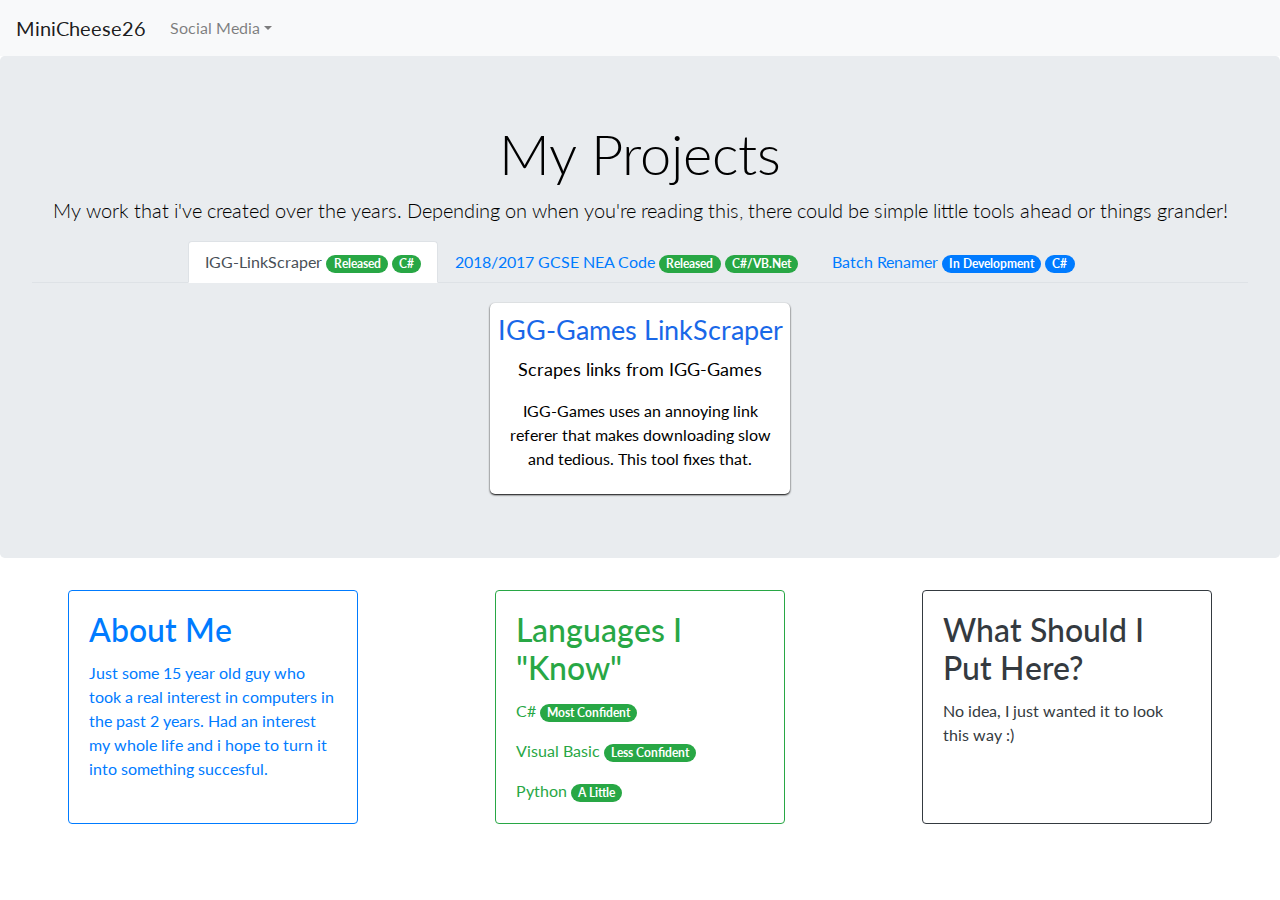
==== index.html @ dba3de56 "Update" ====
<!DOCTYPE html>
<html>
<head>
  <title>MiniCheese26</title>
  <meta name="theme-color" content="#2b3a48">
  <meta name="msapplication-navbutton-color" content="#2b3a48">
  <link rel="icon" href="icon.png">
  <meta charset="utf-8">
  <meta name="viewport" content="width=device-width, initial-scale=1">
  <link rel="stylesheet" href="https://maxcdn.bootstrapcdn.com/bootstrap/4.0.0/css/bootstrap.min.css">
  <script src="https://code.jquery.com/jquery-3.2.1.slim.min.js"></script>
  <script src="https://ajax.googleapis.com/ajax/libs/jquery/3.3.1/jquery.min.js"></script>
  <script src="https://cdnjs.cloudflare.com/ajax/libs/popper.js/1.12.9/umd/popper.min.js"></script>
  <script src="https://maxcdn.bootstrapcdn.com/bootstrap/4.0.0/js/bootstrap.min.js"></script>
  <link rel="stylesheet" type="text/css" href="style.css">
  <link href="https://fonts.googleapis.com/css?family=Lato" rel="stylesheet">
</head>

<body>
  <nav class="navbar navbar-expand-lg navbar-light bg-light">
    <a class="navbar-brand" href="https://minicheese26.github.io/">MiniCheese26</a>
    <button class="navbar-toggler" type="button" data-toggle="collapse" data-target="#navbarSupportedContent" aria-controls="navbarSupportedContent" aria-expanded="false" aria-label="Toggle navigation">
      <span class="navbar-toggler-icon"></span>
    </button>

    <div class="collapse navbar-collapse" id="navbarSupportedContent">
      <ul class="navbar-nav mr-auto">
        <li class="nav-item dropdown">
          <a class="nav-link dropdown-toggle" id="navbarDropdown" role="button" data-toggle="dropdown" aria-haspopup="true" aria-expanded="false">
            Social Media</a>
            <div class="dropdown-menu" aria-labelledby="navbarDropdown">
              <a class="dropdown-item" href="https://github.com/MiniCheese26">Github</a>
              <a class="dropdown-item" href="https://www.reddit.com/user/MiniCheese27/">Reddit</a>
              <a class="dropdown-item" href="https://www.youtube.com/channel/UClyWP3KG5GsRKH303sRNMFQ">Youtube</a>
            </div>
          </li>
        </ul>
      </div>
    </nav>

    <div class="jumbotron-font">
      <div class="jumbotron">
        <h1 class="display-4">My Projects</h1>
        <p class="lead">My work that i've created over the years. Depending on when you're reading this, there could be simple little tools ahead or things grander!</p>
        <p class="lead">
          <ul class="nav nav-tabs justify-content-center flex-column flex-sm-row" id="myTab" role="tablist">
            <li class="nav-item">
              <a class="nav-link active" id="IGGLinkScraper-tab" data-toggle="tab" href="#h" role="tab" aria-controls="IGGLinkScraper" aria-selected="true">IGG-LinkScraper
                <span class="badge badge-pill badge-success">Released</span>
                <span class="badge badge-pill badge-success">C#</span></a>
              </li>
              <li class="nav-item">
                <a class="nav-link" id="NEA-tab" data-toggle="tab" href="#p" role="tab" aria-controls="NEA" aria-selected="false">2018/2017 GCSE NEA Code
                  <span class="badge badge-pill badge-success">Released</span>
                  <span class="badge badge-pill badge-success">C#/VB.Net</span></a>
                </li>
                <li class="nav-item">
                  <a class="nav-link" id="Batch-tab" data-toggle="tab" href="#r" role="tab" aria-controls="Batch" aria-selected="false">Batch Renamer
                    <span class="badge badge-pill badge-primary">In Development</span>
                    <span class="badge badge-pill badge-primary">C#</span></a>
                  </li>
                </ul>
                <div class="tab-content" id="myTabContent">
                  <div class="tab-pane fade show active" id="h" role="tabpanel" aria-labelledby="IGGLinkScraper-tab">
                    <div class="box">
                      <a href="https://github.com/MiniCheese26/IGG-LinkScraper" style="text-decoration: none; color: #1968e8; font-weight: normal; font-size: 27px">IGG-Games LinkScraper</a>
                      <div class="noselect" style="color: black">
                        <p style="font-size: 18px; margin-top: 5px">Scrapes links from IGG-Games</p>
                        <p>IGG-Games uses an annoying link referer that makes downloading slow and tedious. This tool fixes that.</p>
                      </div>
                    </div>
                  </div>
                  <div class="tab-pane fade" id="p" role="tabpanel" aria-labelledby="NEA-tab" >
                    <div class="box">
                      <a href="https://github.com/MiniCheese26/NEA-GCSE-CSharp-Code-CLI" style="text-decoration: none; color: #1968e8; font-weight: normal; font-size: 27px">2018/2017 GCSE NEA</a>
                      <div class="noselect" style="color: black">
                        <p style="font-size: 18px; margin-top: 5px">My personal source code for the NEA in C#</p>
                        <p>Feel free to go over it and compare it to yours!</p>
                        <p>Or just steal it. I don't care.</p>
                      </div>
                      <a href="https://github.com/MiniCheese26/NEA-GCSE-VB-Code-CLI" style="text-decoration: none; color: #1968e8; font-weight: normal">[VB.net version (Not as efficient IMO)]</a>
                    </div>
                  </div>

                  <div class="tab-pane fade" id="r" role="tabpanel" aria-labelledby="Batch-tab">
                    <div class="box">
                      <p style="text-decoration: none; color: #1968e8; font-weight: normal; font-size: 27px">Batch Renamer</a>
                        <div class="noselect" style="color: black">
                          <p style="font-size: 18px; margin-top: 5px">A tool with many different features to batch rename files</p>
                        </div>
                      </div>

                      <div class="container-fluid">
                        <div class="accordion">
                          <div class="card mx-auto mt-4 text-white bg-primary btn-hover-color" style="width: 300px; down: 50px">
                            <div class="card-header" id="progress">
                              <h5 class="mb-0">
                                <button class="btn btn-link" data-toggle="collapse" data-target="#Desc" aria-expanded="true" aria-controls="Desc" style="text-decoration: none; color: white">
                                  Progress - Current Version v0.1
                                </button>
                              </h5>
                            </div>

                            <div id="Desc" class="collapse" aria-labelledby="progress" data-parent="#accordion">
                              <div class="card-body">
                                <h2 style="font-size: 25px">Summary</h2>
                                <h2 style="font-size: 25px">-----------------------------</h2>
                                <P>Initial development started. Basic rename all files in folder X with Z working.</p>
                                  <h2 style="font-size: 25px">Specific Progress</h2>
                                  <h2 style="font-size: 25px">-----------------------------</h2>
                                  <p>Rename each file with number X as each file is renamed. I.E. 1st replace - text.txt -> 2nd replace test1.txt etc.</p>

                                  <div class="container-fluid">
                                    <button type="button" class="btn btn-light" data-toggle="modal" data-target="#myModa">
                                      View Latest Code
                                    </button>

                                    <div class="modal fade" id="myModa">
                                      <div class="modal-dialog modal-width">
                                        <div class="modal-content text-dark">
                                          <div class="modal-body">
                                            <div class="card">
                                              <div class="card-header">
                                                <ul class="nav nav-pills card-header-pills">
                                                  <li class="nav-item">
                                                    <a class="nav-link active" id="home-tab" data-toggle="pill" href="#home" role="tab" aria-controls="home" aria-selected="true">Program.cs</a>
                                                  </li>
                                                  <li class="nav-item">
                                                    <a class="nav-link" id="profile-tab" data-toggle="pill" href="#profile" role="tab" aria-controls="profile" aria-selected="false">Operations.cs</a>
                                                  </li>
                                                  <div class="ml-2">
                                                    <button type="button" class="btn btn-danger float-right" data-dismiss="modal">Close</button>
                                                  </div>
                                                </ul>
                                              </div>
                                              <div class="tab-content bottom-card-align ml-3" id="myTabContent">
                                                <div class="tab-pane fade show active" id="home" role="tabpanel" aria-labelledby="home-tab">
                                                  <div class="code">
                                                    <span class="Namespace">using</span>&nbsp;System;<br />
                                                    <span class="Namespace">using</span>&nbsp;System.Collections.Generic;<br />
                                                    <span class="Namespace">using</span>&nbsp;System.Linq;<br />
                                                    <span class="Namespace">using</span>&nbsp;System.Text;<br />
                                                    <span class="Namespace">using</span>&nbsp;System.Threading.Tasks;<br />
                                                    <span class="Namespace">using</span>&nbsp;System.IO;<br />
                                                    <span class="Namespace">using</span>&nbsp;System.Text.RegularExpressions;<br />
                                                    <br />
                                                    <span class="Namespace">namespace</span>&nbsp;BatchRenamer<br />
                                                    {<br />
                                                      &nbsp;&nbsp;&nbsp;&nbsp;<span class="ReferenceType">class</span>&nbsp;Program<br />
                                                      &nbsp;&nbsp;&nbsp;&nbsp;{<br />
                                                        &nbsp;&nbsp;&nbsp;&nbsp;&nbsp;&nbsp;&nbsp;&nbsp;<span class="Modifier">public</span>&nbsp;<span class="Modifier">static</span>&nbsp;<span class="ValueType">void</span>&nbsp;Main()<br />
                                                        &nbsp;&nbsp;&nbsp;&nbsp;&nbsp;&nbsp;&nbsp;&nbsp;{<br />
                                                          &nbsp;&nbsp;&nbsp;&nbsp;&nbsp;&nbsp;&nbsp;&nbsp;&nbsp;&nbsp;&nbsp;&nbsp;<span class="ReferenceType">string</span>[]&nbsp;programOptions&nbsp;=&nbsp;<span class="Keyword">new</span>&nbsp;<span class="ReferenceType">string</span>[1]&nbsp;{&nbsp;<span class="String">"Batch&nbsp;Rename"</span>&nbsp;};<br />
                                                          <br />
                                                          &nbsp;&nbsp;&nbsp;&nbsp;&nbsp;&nbsp;&nbsp;&nbsp;&nbsp;&nbsp;&nbsp;&nbsp;Console.WriteLine(<span class="String">"Menu&nbsp;Selection"</span>);<br />
                                                          <br />
                                                          &nbsp;&nbsp;&nbsp;&nbsp;&nbsp;&nbsp;&nbsp;&nbsp;&nbsp;&nbsp;&nbsp;&nbsp;<span class="Statement">foreach</span>&nbsp;(<span class="ReferenceType">string</span>&nbsp;s&nbsp;<span class="Statement">in</span>&nbsp;programOptions)<br />
                                                          &nbsp;&nbsp;&nbsp;&nbsp;&nbsp;&nbsp;&nbsp;&nbsp;&nbsp;&nbsp;&nbsp;&nbsp;{<br />
                                                            &nbsp;&nbsp;&nbsp;&nbsp;&nbsp;&nbsp;&nbsp;&nbsp;&nbsp;&nbsp;&nbsp;&nbsp;&nbsp;&nbsp;&nbsp;&nbsp;Console.WriteLine(<span class="String">"1.&nbsp;{0}"</span>,&nbsp;s);<br />
                                                            &nbsp;&nbsp;&nbsp;&nbsp;&nbsp;&nbsp;&nbsp;&nbsp;&nbsp;&nbsp;&nbsp;&nbsp;}<br />
                                                            <br />
                                                            &nbsp;&nbsp;&nbsp;&nbsp;&nbsp;&nbsp;&nbsp;&nbsp;&nbsp;&nbsp;&nbsp;&nbsp;<span class="ReferenceType">string</span>&nbsp;optionChoiceCheck&nbsp;=&nbsp;Console.ReadLine();<br />
                                                            <br />
                                                            &nbsp;&nbsp;&nbsp;&nbsp;&nbsp;&nbsp;&nbsp;&nbsp;&nbsp;&nbsp;&nbsp;&nbsp;<span class="Statement">while</span>(!Int32.TryParse(optionChoiceCheck,&nbsp;<span class="MethodParameter">out</span>&nbsp;<span class="ValueType">int</span>&nbsp;n))<br />
                                                            &nbsp;&nbsp;&nbsp;&nbsp;&nbsp;&nbsp;&nbsp;&nbsp;&nbsp;&nbsp;&nbsp;&nbsp;{<br />
                                                              &nbsp;&nbsp;&nbsp;&nbsp;&nbsp;&nbsp;&nbsp;&nbsp;&nbsp;&nbsp;&nbsp;&nbsp;&nbsp;&nbsp;&nbsp;&nbsp;Console.WriteLine(<span class="String">""</span>);<br />
                                                              &nbsp;&nbsp;&nbsp;&nbsp;&nbsp;&nbsp;&nbsp;&nbsp;&nbsp;&nbsp;&nbsp;&nbsp;&nbsp;&nbsp;&nbsp;&nbsp;Console.WriteLine(<span class="String">"Try&nbsp;Again"</span>);<br />
                                                              <br />
                                                              &nbsp;&nbsp;&nbsp;&nbsp;&nbsp;&nbsp;&nbsp;&nbsp;&nbsp;&nbsp;&nbsp;&nbsp;&nbsp;&nbsp;&nbsp;&nbsp;optionChoiceCheck&nbsp;=&nbsp;Console.ReadLine();<br />
                                                              &nbsp;&nbsp;&nbsp;&nbsp;&nbsp;&nbsp;&nbsp;&nbsp;&nbsp;&nbsp;&nbsp;&nbsp;}<br />
                                                              <br />
                                                              &nbsp;&nbsp;&nbsp;&nbsp;&nbsp;&nbsp;&nbsp;&nbsp;&nbsp;&nbsp;&nbsp;&nbsp;<span class="ValueType">int</span>&nbsp;optionChoice&nbsp;=&nbsp;Int32.Parse(optionChoiceCheck);<br />
                                                              &nbsp;&nbsp;&nbsp;&nbsp;&nbsp;&nbsp;&nbsp;&nbsp;&nbsp;&nbsp;&nbsp;&nbsp;optionChoice--;<br />
                                                              <br />
                                                              &nbsp;&nbsp;&nbsp;&nbsp;&nbsp;&nbsp;&nbsp;&nbsp;&nbsp;&nbsp;&nbsp;&nbsp;<span class="Statement">switch</span>&nbsp;(programOptions[optionChoice])<br />
                                                              &nbsp;&nbsp;&nbsp;&nbsp;&nbsp;&nbsp;&nbsp;&nbsp;&nbsp;&nbsp;&nbsp;&nbsp;{<br />
                                                                &nbsp;&nbsp;&nbsp;&nbsp;&nbsp;&nbsp;&nbsp;&nbsp;&nbsp;&nbsp;&nbsp;&nbsp;&nbsp;&nbsp;&nbsp;&nbsp;<span class="Statement">case</span>&nbsp;<span class="String">"Batch&nbsp;Rename"</span>:<br />
                                                                &nbsp;&nbsp;&nbsp;&nbsp;&nbsp;&nbsp;&nbsp;&nbsp;&nbsp;&nbsp;&nbsp;&nbsp;&nbsp;&nbsp;&nbsp;&nbsp;&nbsp;&nbsp;&nbsp;&nbsp;Console.Clear();<br />
                                                                &nbsp;&nbsp;&nbsp;&nbsp;&nbsp;&nbsp;&nbsp;&nbsp;&nbsp;&nbsp;&nbsp;&nbsp;&nbsp;&nbsp;&nbsp;&nbsp;&nbsp;&nbsp;&nbsp;&nbsp;Operations.BatchRename();<br />
                                                                &nbsp;&nbsp;&nbsp;&nbsp;&nbsp;&nbsp;&nbsp;&nbsp;&nbsp;&nbsp;&nbsp;&nbsp;&nbsp;&nbsp;&nbsp;&nbsp;&nbsp;&nbsp;&nbsp;&nbsp;<span class="Statement">break</span>;<br />
                                                                &nbsp;&nbsp;&nbsp;&nbsp;&nbsp;&nbsp;&nbsp;&nbsp;&nbsp;&nbsp;&nbsp;&nbsp;}<br />
                                                                &nbsp;&nbsp;&nbsp;&nbsp;&nbsp;&nbsp;&nbsp;&nbsp;}<br />
                                                                &nbsp;&nbsp;&nbsp;&nbsp;}<br />
                                                              }
                                                            </div>
                                                          </div>
                                                          <div class="tab-pane fade" id="profile" role="tabpanel" aria-labelledby="profile-tab">
                                                            <div class="code">
                                                              <span class="Namespace">using</span>&nbsp;System;<br />
                                                              <span class="Namespace">using</span>&nbsp;System.Collections.Generic;<br />
                                                              <span class="Namespace">using</span>&nbsp;System.Linq;<br />
                                                              <span class="Namespace">using</span>&nbsp;System.Text;<br />
                                                              <span class="Namespace">using</span>&nbsp;System.Threading.Tasks;<br />
                                                              <span class="Namespace">using</span>&nbsp;System.IO;<br />
                                                              <span class="Namespace">using</span>&nbsp;System.Text.RegularExpressions;<br />
                                                              <br />
                                                              <span class="Namespace">namespace</span>&nbsp;BatchRenamer<br />
                                                              {<br />
                                                                &nbsp;&nbsp;&nbsp;&nbsp;<span class="ReferenceType">class</span>&nbsp;Operations<br />
                                                                &nbsp;&nbsp;&nbsp;&nbsp;{<br />
                                                                  &nbsp;&nbsp;&nbsp;&nbsp;&nbsp;&nbsp;&nbsp;&nbsp;<span class="Modifier">public</span>&nbsp;<span class="Modifier">static</span>&nbsp;<span class="ValueType">void</span>&nbsp;BatchRename()<br />
                                                                  &nbsp;&nbsp;&nbsp;&nbsp;&nbsp;&nbsp;&nbsp;&nbsp;{<br />
                                                                    &nbsp;&nbsp;&nbsp;&nbsp;&nbsp;&nbsp;&nbsp;&nbsp;&nbsp;&nbsp;&nbsp;&nbsp;Console.WriteLine(<span class="String">"Batch&nbsp;Rename"</span>);<br />
                                                                    &nbsp;&nbsp;&nbsp;&nbsp;&nbsp;&nbsp;&nbsp;&nbsp;&nbsp;&nbsp;&nbsp;&nbsp;Console.WriteLine(<span class="String">"----------------------"</span>);<br />
                                                                    &nbsp;&nbsp;&nbsp;&nbsp;&nbsp;&nbsp;&nbsp;&nbsp;&nbsp;&nbsp;&nbsp;&nbsp;Console.WriteLine(<span class="String">"Enter&nbsp;your&nbsp;directory"</span>);<br />
                                                                    &nbsp;&nbsp;&nbsp;&nbsp;&nbsp;&nbsp;&nbsp;&nbsp;&nbsp;&nbsp;&nbsp;&nbsp;<span class="ReferenceType">string</span>&nbsp;dir&nbsp;=&nbsp;Console.ReadLine();<br />
                                                                    <br />
                                                                    &nbsp;&nbsp;&nbsp;&nbsp;&nbsp;&nbsp;&nbsp;&nbsp;&nbsp;&nbsp;&nbsp;&nbsp;<span class="Statement">while</span>&nbsp;(!Directory.Exists(dir))<br />
                                                                    &nbsp;&nbsp;&nbsp;&nbsp;&nbsp;&nbsp;&nbsp;&nbsp;&nbsp;&nbsp;&nbsp;&nbsp;{<br />
                                                                      &nbsp;&nbsp;&nbsp;&nbsp;&nbsp;&nbsp;&nbsp;&nbsp;&nbsp;&nbsp;&nbsp;&nbsp;&nbsp;&nbsp;&nbsp;&nbsp;Console.WriteLine(<span class="String">""</span>);<br />
                                                                      &nbsp;&nbsp;&nbsp;&nbsp;&nbsp;&nbsp;&nbsp;&nbsp;&nbsp;&nbsp;&nbsp;&nbsp;&nbsp;&nbsp;&nbsp;&nbsp;Console.WriteLine(<span class="String">"Directory&nbsp;does&nbsp;not&nbsp;exist.&nbsp;Try&nbsp;again"</span>);<br />
                                                                      &nbsp;&nbsp;&nbsp;&nbsp;&nbsp;&nbsp;&nbsp;&nbsp;&nbsp;&nbsp;&nbsp;&nbsp;&nbsp;&nbsp;&nbsp;&nbsp;dir&nbsp;=&nbsp;Console.ReadLine();<br />
                                                                      &nbsp;&nbsp;&nbsp;&nbsp;&nbsp;&nbsp;&nbsp;&nbsp;&nbsp;&nbsp;&nbsp;&nbsp;}<br />
                                                                      <br />
                                                                      &nbsp;&nbsp;&nbsp;&nbsp;&nbsp;&nbsp;&nbsp;&nbsp;&nbsp;&nbsp;&nbsp;&nbsp;Console.WriteLine(<span class="String">"What&nbsp;would&nbsp;you&nbsp;like&nbsp;to&nbsp;batch&nbsp;rename&nbsp;these&nbsp;files?"</span>);<br />
                                                                      &nbsp;&nbsp;&nbsp;&nbsp;&nbsp;&nbsp;&nbsp;&nbsp;&nbsp;&nbsp;&nbsp;&nbsp;<span class="ReferenceType">string</span>&nbsp;rename&nbsp;=&nbsp;Console.ReadLine();<br />
                                                                      <br />
                                                                      &nbsp;&nbsp;&nbsp;&nbsp;&nbsp;&nbsp;&nbsp;&nbsp;&nbsp;&nbsp;&nbsp;&nbsp;rename&nbsp;=&nbsp;dir&nbsp;+&nbsp;@<span class="String">"\"&nbsp;+&nbsp;rename;<br />
                                                                        &nbsp;&nbsp;&nbsp;&nbsp;&nbsp;&nbsp;&nbsp;&nbsp;&nbsp;&nbsp;&nbsp;&nbsp;int&nbsp;i&nbsp;=&nbsp;0;<br />
                                                                        &nbsp;&nbsp;&nbsp;&nbsp;&nbsp;&nbsp;&nbsp;&nbsp;&nbsp;&nbsp;&nbsp;&nbsp;int&nbsp;renameLength&nbsp;=&nbsp;rename.Length;<br />
                                                                        &nbsp;&nbsp;&nbsp;&nbsp;&nbsp;&nbsp;&nbsp;&nbsp;&nbsp;&nbsp;&nbsp;&nbsp;string&nbsp;renameRaw&nbsp;=&nbsp;rename;<br />
                                                                        <br />
                                                                        &nbsp;&nbsp;&nbsp;&nbsp;&nbsp;&nbsp;&nbsp;&nbsp;&nbsp;&nbsp;&nbsp;&nbsp;string[]&nbsp;files&nbsp;=&nbsp;Directory.GetFiles(dir);<br />
                                                                        <br />
                                                                        &nbsp;&nbsp;&nbsp;&nbsp;&nbsp;&nbsp;&nbsp;&nbsp;&nbsp;&nbsp;&nbsp;&nbsp;foreach&nbsp;(string&nbsp;file&nbsp;in&nbsp;files)<br />
                                                                        &nbsp;&nbsp;&nbsp;&nbsp;&nbsp;&nbsp;&nbsp;&nbsp;&nbsp;&nbsp;&nbsp;&nbsp;{<br />
                                                                          &nbsp;&nbsp;&nbsp;&nbsp;&nbsp;&nbsp;&nbsp;&nbsp;&nbsp;&nbsp;&nbsp;&nbsp;&nbsp;&nbsp;&nbsp;&nbsp;string&nbsp;fileName&nbsp;=&nbsp;Path.GetFileName(file);<br />
                                                                          <br />
                                                                          &nbsp;&nbsp;&nbsp;&nbsp;&nbsp;&nbsp;&nbsp;&nbsp;&nbsp;&nbsp;&nbsp;&nbsp;&nbsp;&nbsp;&nbsp;&nbsp;string[]&nbsp;extensionArray&nbsp;=&nbsp;fileName.Split('.');<br />
                                                                          &nbsp;&nbsp;&nbsp;&nbsp;&nbsp;&nbsp;&nbsp;&nbsp;&nbsp;&nbsp;&nbsp;&nbsp;&nbsp;&nbsp;&nbsp;&nbsp;string&nbsp;extension&nbsp;=&nbsp;extensionArray[1];<br />
                                                                          <br />
                                                                          &nbsp;&nbsp;&nbsp;&nbsp;&nbsp;&nbsp;&nbsp;&nbsp;&nbsp;&nbsp;&nbsp;&nbsp;&nbsp;&nbsp;&nbsp;&nbsp;if&nbsp;(i&nbsp;!=&nbsp;0)<br />
                                                                          &nbsp;&nbsp;&nbsp;&nbsp;&nbsp;&nbsp;&nbsp;&nbsp;&nbsp;&nbsp;&nbsp;&nbsp;&nbsp;&nbsp;&nbsp;&nbsp;{<br />
                                                                            &nbsp;&nbsp;&nbsp;&nbsp;&nbsp;&nbsp;&nbsp;&nbsp;&nbsp;&nbsp;&nbsp;&nbsp;&nbsp;&nbsp;&nbsp;&nbsp;&nbsp;&nbsp;&nbsp;&nbsp;rename&nbsp;=&nbsp;renameRaw&nbsp;+&nbsp;i;<br />
                                                                            &nbsp;&nbsp;&nbsp;&nbsp;&nbsp;&nbsp;&nbsp;&nbsp;&nbsp;&nbsp;&nbsp;&nbsp;&nbsp;&nbsp;&nbsp;&nbsp;}<br />
                                                                            <br />
                                                                            &nbsp;&nbsp;&nbsp;&nbsp;&nbsp;&nbsp;&nbsp;&nbsp;&nbsp;&nbsp;&nbsp;&nbsp;&nbsp;&nbsp;&nbsp;&nbsp;string&nbsp;renameFinal&nbsp;=&nbsp;rename&nbsp;+&nbsp;"</span>.<span class="String">"&nbsp;+&nbsp;extension;<br />
                                                                              <br />
                                                                              &nbsp;&nbsp;&nbsp;&nbsp;&nbsp;&nbsp;&nbsp;&nbsp;&nbsp;&nbsp;&nbsp;&nbsp;&nbsp;&nbsp;&nbsp;&nbsp;File.Move(file,&nbsp;renameFinal);<br />
                                                                              &nbsp;&nbsp;&nbsp;&nbsp;&nbsp;&nbsp;&nbsp;&nbsp;&nbsp;&nbsp;&nbsp;&nbsp;&nbsp;&nbsp;&nbsp;&nbsp;i++;<br />
                                                                              &nbsp;&nbsp;&nbsp;&nbsp;&nbsp;&nbsp;&nbsp;&nbsp;&nbsp;&nbsp;&nbsp;&nbsp;}<br />
                                                                              <br />
                                                                              &nbsp;&nbsp;&nbsp;&nbsp;&nbsp;&nbsp;&nbsp;&nbsp;&nbsp;&nbsp;&nbsp;&nbsp;Console.WriteLine("");<br />
                                                                              &nbsp;&nbsp;&nbsp;&nbsp;&nbsp;&nbsp;&nbsp;&nbsp;&nbsp;&nbsp;&nbsp;&nbsp;Console.WriteLine("</span>Done");<br />
                                                                              &nbsp;&nbsp;&nbsp;&nbsp;&nbsp;&nbsp;&nbsp;&nbsp;&nbsp;&nbsp;&nbsp;&nbsp;Console.ReadKey();<br />
                                                                              &nbsp;&nbsp;&nbsp;&nbsp;&nbsp;&nbsp;&nbsp;&nbsp;&nbsp;&nbsp;&nbsp;&nbsp;Console.Clear();<br />
                                                                              &nbsp;&nbsp;&nbsp;&nbsp;&nbsp;&nbsp;&nbsp;&nbsp;&nbsp;&nbsp;&nbsp;&nbsp;Program.Main();<br />
                                                                              &nbsp;&nbsp;&nbsp;&nbsp;&nbsp;&nbsp;&nbsp;&nbsp;}<br />
                                                                              &nbsp;&nbsp;&nbsp;&nbsp;}<br />
                                                                            }
                                                                          </div>
                                                                        </div>
                                                                      </div>
                                                                    </div>
                                                                  </div>
                                                                  <div class="mb-3 mr-3">
                                                                    <button type="button" class="btn btn-danger float-right" data-dismiss="modal">Close</button>
                                                                  </div>
                                                                </div>
                                                              </div>
                                                            </div>
                                                          </div>
                                                        </div>
                                                      </div>
                                                    </div>
                                                  </div>
                                                </div>
                                              </p>
                                            </div>
                                          </div>
                                        </div>
                                      </div>

                                  <div class="container-fluid">
                                    <div class="row d-flex justify-content-around inline-block">
                                      <div class="col-sm-6 col-md-4 col-lg-3 pb-3 px-auto">
                                        <div class="card text-primary border-primary h-100">
                                          <div class="card-block">
                                            <div class="card-body">
                                              <div class="bottom-card-align">
                                                <h2 class="card-title">About Me</h3>
                                                  <p class="card-text">Just some 15 year old guy who took a real interest in computers in the past 2 years. Had an interest my whole life and i hope to turn it into something succesful.</p>
                                                </div>
                                              </div>
                                            </div>
                                          </div>
                                        </div>

                                        <div class="col-sm-6 col-md-4 col-lg-3 pb-3 px-auto">
                                          <div class="card text-success border-success h-100">
                                            <div class="card-block">
                                              <div class="card-body">
                                                <div class="bottom-card-align">
                                                  <h2 class="card-title">Languages I "Know"</h3>
                                                    <p class="card-text">C# <span class="badge badge-pill badge-success">Most Confident</p>
                                                      <p class="card-text">Visual Basic <span class="badge badge-pill badge-success">Less Confident</p>
                                                        <p class="card-text">Python <span class="badge badge-pill badge-success">A Little</p>
                                                        </div>
                                                      </div>
                                                    </div>
                                                  </div>
                                                </div>

                                                <div class="col-sm-6 col-md-4 col-lg-3 pb-3 px-auto">
                                                  <div class="card text-dark border-dark h-100">
                                                    <div class="card-block">
                                                      <div class="card-body">
                                                        <div class="bottom-card-align">
                                                          <h2 class="card-title">What Should I Put Here?</h3>
                                                            <p class="card-text">No idea, I just wanted it to look this way :)</p>
                                                          </div>
                                                        </div>
                                                      </div>
                                                    </div>
                                                  </div>
                                                </div>
                                              </div>

                                            </body>
                                            </html>
---- style.css ----
body {
  background-color: white;
  color: black;
  width: 100%;
  height: 100%;
  margin: 0 auto;
  text-align: center;
  font-family: 'Lato', sans-serif;
  -webkit-animation-delay: 0.1s;
  -webkit-animation-name: fontfix;
  -webkit-animation-duration: 0.1s;
  -webkit-animation-iteration-count: 1;
  -webkit-animation-timing-function: linear;
}

@-webkit-keyframes fontfix {
    from { opacity: 1; }
    to   { opacity: 1; }
}

html, body {
  max-width: 100%;
  overflow-x: hidden;
}

h1 {
  font-size: 25pt;
  font-weight: normal;
}

h3 {
  font-size: 15pt;
  font-weight: normal;
}

.projectHeadings {
  font-size: 27px;
  font-weight: normal;
  color: #1968e8;
  text-decoration: none;
}

.icon-bar {
  display: block;
  width: 22px;
  height: 2px;
  border-radius: 1px;
}

.header {
  width: 100%;
  display: inline-block;
  list-style-type: none;
  margin: 0;
  padding: 0;
  overflow: hidden;
  background-color: #2b3a48;
  box-shadow: 0px 3px 30px black;
}

.header-text {
  margin-top: 10px;
  font-size: 25pt;
  font-weight: normal;
  text-align: center;
}

.header-subtitle {
  font-size: 14pt;
  font-weight: normal;
  margin-top: -10px;
}


.box {
  margin-top: 20px;
  text-align: center;
  position: relative;
  display: inline-block;
  color: white;
  padding: 7px;
  width: 300px;
  background-color: white;
  border-radius: 5px;
  box-shadow: 0 1px 2px black;
  border-radius: 5px;
  -webkit-transition: all 0.6s cubic-bezier(0.165, 0.84, 0.44, 1);
  transition: all 0.6s cubic-bezier(0.165, 0.84, 0.44, 1);
}

.box::after {
  content: "";
  border-radius: 5px;
  position: absolute;
  z-index: -1;
  top: 0;
  left: 0;
  width: 100%;
  height: 100%;
  box-shadow: 0px 12px 60px black;
  opacity: 0;
  -webkit-transition: all 0.6s cubic-bezier(0.165, 0.84, 0.44, 1);
  transition: all 0.6s cubic-bezier(0.165, 0.84, 0.44, 1);
}

.box:hover {
  -webkit-transform: scale(1.10, 1.10);
  transform: scale(1.10, 1.10);
}

.box:hover::after {
  opacity: 1;
}

.noselect {
  -webkit-touch-callout: none;
  -webkit-user-select: none;
  -khtml-user-select: none;
  -moz-user-select: none;
  -ms-user-select: none;
  user-select: none;
}

@media (min-width: 34em) {
  .card-columns {
    -webkit-column-count: 2;
    -moz-column-count: 2;
    column-count: 2;
  }
}

@media (min-width: 48em) {
  .card-columns {
    -webkit-column-count: 3;
    -moz-column-count: 3;
    column-count: 3;
  }
}

@media (min-width: 62em) {
  .card-columns {
    -webkit-column-count: 4;
    -moz-column-count: 4;
    column-count: 4;
  }
}

@media (min-width: 75em) {
  .card-columns {
    -webkit-column-count: 5;
    -moz-column-count: 5;
    column-count: 5;
  }
}

.bottom-card-align {
  text-align: left;
}

.jumbotron-font {
  font-family: 'Lato', sans-serif;
}

.modal-width {
  max-width: 1000px;
}

.btn-hover-color:hover {
  border-color: #006dcc;
  box-shadow: inset 0 1px 1px rgba(0, 109, 204, 1), 0 0 20px rgba(0, 109, 204, 1);
}
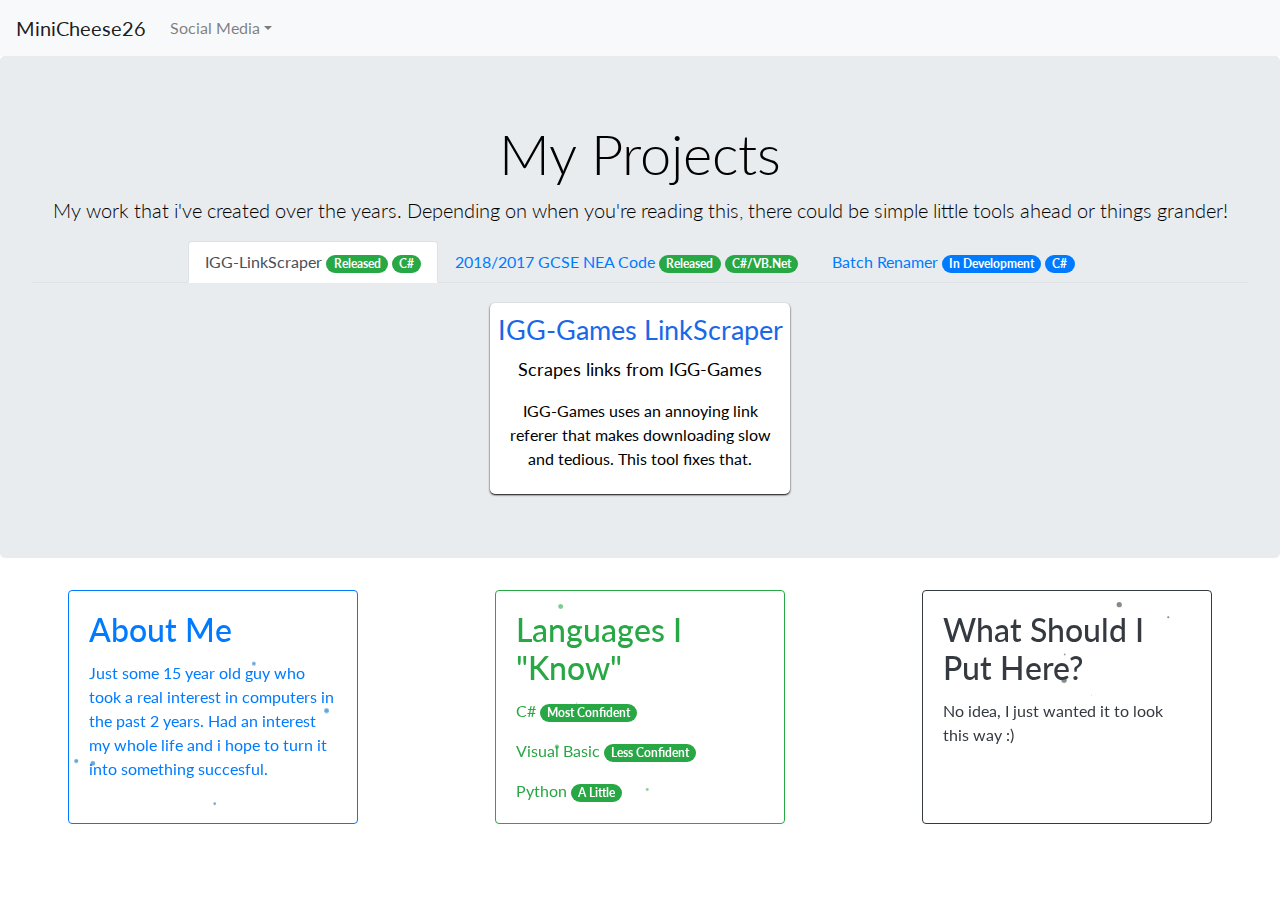
==== commit e87d2a61: "Update" ====
--- a/index.html
+++ b/index.html
@@ -40,221 +40,222 @@
 
     <div class="jumbotron-font">
       <div class="jumbotron">
-        <h1 class="display-4">My Projects</h1>
-        <p class="lead">My work that i've created over the years. Depending on when you're reading this, there could be simple little tools ahead or things grander!</p>
-        <p class="lead">
-          <ul class="nav nav-tabs justify-content-center flex-column flex-sm-row" id="myTab" role="tablist">
-            <li class="nav-item">
-              <a class="nav-link active" id="IGGLinkScraper-tab" data-toggle="tab" href="#h" role="tab" aria-controls="IGGLinkScraper" aria-selected="true">IGG-LinkScraper
-                <span class="badge badge-pill badge-success">Released</span>
-                <span class="badge badge-pill badge-success">C#</span></a>
-              </li>
+          <h1 class="display-4">My Projects</h1>
+          <p class="lead">My work that i've created over the years. Depending on when you're reading this, there could be simple little tools ahead or things grander!</p>
+          <p class="lead">
+            <ul class="nav nav-tabs justify-content-center flex-column flex-sm-row" id="myTab" role="tablist">
               <li class="nav-item">
-                <a class="nav-link" id="NEA-tab" data-toggle="tab" href="#p" role="tab" aria-controls="NEA" aria-selected="false">2018/2017 GCSE NEA Code
+                <a class="nav-link active" id="IGGLinkScraper-tab" data-toggle="tab" href="#h" role="tab" aria-controls="IGGLinkScraper" aria-selected="true">IGG-LinkScraper
                   <span class="badge badge-pill badge-success">Released</span>
-                  <span class="badge badge-pill badge-success">C#/VB.Net</span></a>
+                  <span class="badge badge-pill badge-success">C#</span></a>
                 </li>
                 <li class="nav-item">
-                  <a class="nav-link" id="Batch-tab" data-toggle="tab" href="#r" role="tab" aria-controls="Batch" aria-selected="false">Batch Renamer
-                    <span class="badge badge-pill badge-primary">In Development</span>
-                    <span class="badge badge-pill badge-primary">C#</span></a>
+                  <a class="nav-link" id="NEA-tab" data-toggle="tab" href="#p" role="tab" aria-controls="NEA" aria-selected="false">2018/2017 GCSE NEA Code
+                    <span class="badge badge-pill badge-success">Released</span>
+                    <span class="badge badge-pill badge-success">C#/VB.Net</span></a>
                   </li>
-                </ul>
-                <div class="tab-content" id="myTabContent">
-                  <div class="tab-pane fade show active" id="h" role="tabpanel" aria-labelledby="IGGLinkScraper-tab">
-                    <div class="box">
-                      <a href="https://github.com/MiniCheese26/IGG-LinkScraper" style="text-decoration: none; color: #1968e8; font-weight: normal; font-size: 27px">IGG-Games LinkScraper</a>
-                      <div class="noselect" style="color: black">
-                        <p style="font-size: 18px; margin-top: 5px">Scrapes links from IGG-Games</p>
-                        <p>IGG-Games uses an annoying link referer that makes downloading slow and tedious. This tool fixes that.</p>
+                  <li class="nav-item">
+                    <a class="nav-link" id="Batch-tab" data-toggle="tab" href="#r" role="tab" aria-controls="Batch" aria-selected="false">Batch Renamer
+                      <span class="badge badge-pill badge-primary">In Development</span>
+                      <span class="badge badge-pill badge-primary">C#</span></a>
+                    </li>
+                  </ul>
+                  <div class="tab-content" id="myTabContent">
+                    <div class="tab-pane fade show active" id="h" role="tabpanel" aria-labelledby="IGGLinkScraper-tab">
+                      <div class="box">
+                        <a href="https://github.com/MiniCheese26/IGG-LinkScraper" style="text-decoration: none; color: #1968e8; font-weight: normal; font-size: 27px">IGG-Games LinkScraper</a>
+                        <div class="noselect" style="color: black">
+                          <p style="font-size: 18px; margin-top: 5px">Scrapes links from IGG-Games</p>
+                          <p>IGG-Games uses an annoying link referer that makes downloading slow and tedious. This tool fixes that.</p>
+                        </div>
                       </div>
                     </div>
-                  </div>
-                  <div class="tab-pane fade" id="p" role="tabpanel" aria-labelledby="NEA-tab" >
-                    <div class="box">
-                      <a href="https://github.com/MiniCheese26/NEA-GCSE-CSharp-Code-CLI" style="text-decoration: none; color: #1968e8; font-weight: normal; font-size: 27px">2018/2017 GCSE NEA</a>
-                      <div class="noselect" style="color: black">
-                        <p style="font-size: 18px; margin-top: 5px">My personal source code for the NEA in C#</p>
-                        <p>Feel free to go over it and compare it to yours!</p>
-                        <p>Or just steal it. I don't care.</p>
+                    <div class="tab-pane fade" id="p" role="tabpanel" aria-labelledby="NEA-tab" >
+                      <div class="box">
+                        <a href="https://github.com/MiniCheese26/NEA-GCSE-CSharp-Code-CLI" style="text-decoration: none; color: #1968e8; font-weight: normal; font-size: 27px">2018/2017 GCSE NEA</a>
+                        <div class="noselect" style="color: black">
+                          <p style="font-size: 18px; margin-top: 5px">My personal source code for the NEA in C#</p>
+                          <p>Feel free to go over it and compare it to yours!</p>
+                          <p>Or just steal it. I don't care.</p>
+                        </div>
+                        <a href="https://github.com/MiniCheese26/NEA-GCSE-VB-Code-CLI" style="text-decoration: none; color: #1968e8; font-weight: normal">[VB.net version (Not as efficient IMO)]</a>
                       </div>
-                      <a href="https://github.com/MiniCheese26/NEA-GCSE-VB-Code-CLI" style="text-decoration: none; color: #1968e8; font-weight: normal">[VB.net version (Not as efficient IMO)]</a>
                     </div>
-                  </div>
-
-                  <div class="tab-pane fade" id="r" role="tabpanel" aria-labelledby="Batch-tab">
-                    <div class="box">
-                      <p style="text-decoration: none; color: #1968e8; font-weight: normal; font-size: 27px">Batch Renamer</a>
-                        <div class="noselect" style="color: black">
-                          <p style="font-size: 18px; margin-top: 5px">A tool with many different features to batch rename files</p>
+
+                    <div class="tab-pane fade" id="r" role="tabpanel" aria-labelledby="Batch-tab">
+                      <div class="box">
+                        <p style="text-decoration: none; color: #1968e8; font-weight: normal; font-size: 27px">Batch Renamer</a>
+                          <div class="noselect" style="color: black">
+                            <p style="font-size: 18px; margin-top: 5px">A tool with many different features to batch rename files</p>
+                          </div>
                         </div>
-                      </div>
-
-                      <div class="container-fluid">
-                        <div class="accordion">
-                          <div class="card mx-auto mt-4 text-white bg-primary btn-hover-color" style="width: 300px; down: 50px">
-                            <div class="card-header" id="progress">
-                              <h5 class="mb-0">
-                                <button class="btn btn-link" data-toggle="collapse" data-target="#Desc" aria-expanded="true" aria-controls="Desc" style="text-decoration: none; color: white">
-                                  Progress - Current Version v0.1
-                                </button>
-                              </h5>
-                            </div>
-
-                            <div id="Desc" class="collapse" aria-labelledby="progress" data-parent="#accordion">
-                              <div class="card-body">
-                                <h2 style="font-size: 25px">Summary</h2>
-                                <h2 style="font-size: 25px">-----------------------------</h2>
-                                <P>Initial development started. Basic rename all files in folder X with Z working.</p>
-                                  <h2 style="font-size: 25px">Specific Progress</h2>
+
+                        <div class="container-fluid">
+                          <div class="accordion">
+                            <div class="card mx-auto mt-4 text-white bg-primary btn-hover-color" style="width: 300px; down: 50px">
+                              <div class="card-header" id="progress">
+                                <h5 class="mb-0">
+                                  <button class="btn btn-link" data-toggle="collapse" data-target="#Desc" aria-expanded="true" aria-controls="Desc" style="text-decoration: none; color: white">
+                                    Progress - Current Version v0.1
+                                  </button>
+                                </h5>
+                              </div>
+
+                              <div id="Desc" class="collapse" aria-labelledby="progress" data-parent="#accordion">
+                                <div class="card-body">
+                                  <h2 style="font-size: 25px">Summary</h2>
                                   <h2 style="font-size: 25px">-----------------------------</h2>
-                                  <p>Rename each file with number X as each file is renamed. I.E. 1st replace - text.txt -> 2nd replace test1.txt etc.</p>
-
-                                  <div class="container-fluid">
-                                    <button type="button" class="btn btn-light" data-toggle="modal" data-target="#myModa">
-                                      View Latest Code
-                                    </button>
-
-                                    <div class="modal fade" id="myModa">
-                                      <div class="modal-dialog modal-width">
-                                        <div class="modal-content text-dark">
-                                          <div class="modal-body">
-                                            <div class="card">
-                                              <div class="card-header">
-                                                <ul class="nav nav-pills card-header-pills">
-                                                  <li class="nav-item">
-                                                    <a class="nav-link active" id="home-tab" data-toggle="pill" href="#home" role="tab" aria-controls="home" aria-selected="true">Program.cs</a>
-                                                  </li>
-                                                  <li class="nav-item">
-                                                    <a class="nav-link" id="profile-tab" data-toggle="pill" href="#profile" role="tab" aria-controls="profile" aria-selected="false">Operations.cs</a>
-                                                  </li>
-                                                  <div class="ml-2">
-                                                    <button type="button" class="btn btn-danger float-right" data-dismiss="modal">Close</button>
-                                                  </div>
-                                                </ul>
-                                              </div>
-                                              <div class="tab-content bottom-card-align ml-3" id="myTabContent">
-                                                <div class="tab-pane fade show active" id="home" role="tabpanel" aria-labelledby="home-tab">
-                                                  <div class="code">
-                                                    <span class="Namespace">using</span>&nbsp;System;<br />
-                                                    <span class="Namespace">using</span>&nbsp;System.Collections.Generic;<br />
-                                                    <span class="Namespace">using</span>&nbsp;System.Linq;<br />
-                                                    <span class="Namespace">using</span>&nbsp;System.Text;<br />
-                                                    <span class="Namespace">using</span>&nbsp;System.Threading.Tasks;<br />
-                                                    <span class="Namespace">using</span>&nbsp;System.IO;<br />
-                                                    <span class="Namespace">using</span>&nbsp;System.Text.RegularExpressions;<br />
-                                                    <br />
-                                                    <span class="Namespace">namespace</span>&nbsp;BatchRenamer<br />
-                                                    {<br />
-                                                      &nbsp;&nbsp;&nbsp;&nbsp;<span class="ReferenceType">class</span>&nbsp;Program<br />
-                                                      &nbsp;&nbsp;&nbsp;&nbsp;{<br />
-                                                        &nbsp;&nbsp;&nbsp;&nbsp;&nbsp;&nbsp;&nbsp;&nbsp;<span class="Modifier">public</span>&nbsp;<span class="Modifier">static</span>&nbsp;<span class="ValueType">void</span>&nbsp;Main()<br />
-                                                        &nbsp;&nbsp;&nbsp;&nbsp;&nbsp;&nbsp;&nbsp;&nbsp;{<br />
-                                                          &nbsp;&nbsp;&nbsp;&nbsp;&nbsp;&nbsp;&nbsp;&nbsp;&nbsp;&nbsp;&nbsp;&nbsp;<span class="ReferenceType">string</span>[]&nbsp;programOptions&nbsp;=&nbsp;<span class="Keyword">new</span>&nbsp;<span class="ReferenceType">string</span>[1]&nbsp;{&nbsp;<span class="String">"Batch&nbsp;Rename"</span>&nbsp;};<br />
-                                                          <br />
-                                                          &nbsp;&nbsp;&nbsp;&nbsp;&nbsp;&nbsp;&nbsp;&nbsp;&nbsp;&nbsp;&nbsp;&nbsp;Console.WriteLine(<span class="String">"Menu&nbsp;Selection"</span>);<br />
-                                                          <br />
-                                                          &nbsp;&nbsp;&nbsp;&nbsp;&nbsp;&nbsp;&nbsp;&nbsp;&nbsp;&nbsp;&nbsp;&nbsp;<span class="Statement">foreach</span>&nbsp;(<span class="ReferenceType">string</span>&nbsp;s&nbsp;<span class="Statement">in</span>&nbsp;programOptions)<br />
-                                                          &nbsp;&nbsp;&nbsp;&nbsp;&nbsp;&nbsp;&nbsp;&nbsp;&nbsp;&nbsp;&nbsp;&nbsp;{<br />
-                                                            &nbsp;&nbsp;&nbsp;&nbsp;&nbsp;&nbsp;&nbsp;&nbsp;&nbsp;&nbsp;&nbsp;&nbsp;&nbsp;&nbsp;&nbsp;&nbsp;Console.WriteLine(<span class="String">"1.&nbsp;{0}"</span>,&nbsp;s);<br />
-                                                            &nbsp;&nbsp;&nbsp;&nbsp;&nbsp;&nbsp;&nbsp;&nbsp;&nbsp;&nbsp;&nbsp;&nbsp;}<br />
+                                  <P>Initial development started. Basic rename all files in folder X with Z working.</p>
+                                    <h2 style="font-size: 25px">Specific Progress</h2>
+                                    <h2 style="font-size: 25px">-----------------------------</h2>
+                                    <p>Rename each file with number X as each file is renamed. I.E. 1st replace - text.txt -> 2nd replace test1.txt etc.</p>
+
+                                    <div class="container-fluid">
+                                      <button type="button" class="btn btn-light" data-toggle="modal" data-target="#myModa">
+                                        View Latest Code
+                                      </button>
+
+                                      <div class="modal fade" id="myModa">
+                                        <div class="modal-dialog modal-width">
+                                          <div class="modal-content text-dark">
+                                            <div class="modal-body">
+                                              <div class="card">
+                                                <div class="card-header">
+                                                  <ul class="nav nav-pills card-header-pills">
+                                                    <li class="nav-item">
+                                                      <a class="nav-link active" id="home-tab" data-toggle="pill" href="#home" role="tab" aria-controls="home" aria-selected="true">Program.cs</a>
+                                                    </li>
+                                                    <li class="nav-item">
+                                                      <a class="nav-link" id="profile-tab" data-toggle="pill" href="#profile" role="tab" aria-controls="profile" aria-selected="false">Operations.cs</a>
+                                                    </li>
+                                                    <div class="ml-2">
+                                                      <button type="button" class="btn btn-danger float-right" data-dismiss="modal" style="height: 42px">Close</button>
+                                                    </div>
+                                                  </ul>
+                                                </div>
+                                                <div class="tab-content bottom-card-align ml-3" id="myTabContent">
+                                                  <div class="tab-pane fade show active" id="home" role="tabpanel" aria-labelledby="home-tab">
+                                                    <div class="code">
+                                                      <span class="Namespace">using</span>&nbsp;System;<br />
+                                                      <span class="Namespace">using</span>&nbsp;System.Collections.Generic;<br />
+                                                      <span class="Namespace">using</span>&nbsp;System.Linq;<br />
+                                                      <span class="Namespace">using</span>&nbsp;System.Text;<br />
+                                                      <span class="Namespace">using</span>&nbsp;System.Threading.Tasks;<br />
+                                                      <span class="Namespace">using</span>&nbsp;System.IO;<br />
+                                                      <span class="Namespace">using</span>&nbsp;System.Text.RegularExpressions;<br />
+                                                      <br />
+                                                      <span class="Namespace">namespace</span>&nbsp;BatchRenamer<br />
+                                                      {<br />
+                                                        &nbsp;&nbsp;&nbsp;&nbsp;<span class="ReferenceType">class</span>&nbsp;Program<br />
+                                                        &nbsp;&nbsp;&nbsp;&nbsp;{<br />
+                                                          &nbsp;&nbsp;&nbsp;&nbsp;&nbsp;&nbsp;&nbsp;&nbsp;<span class="Modifier">public</span>&nbsp;<span class="Modifier">static</span>&nbsp;<span class="ValueType">void</span>&nbsp;Main()<br />
+                                                          &nbsp;&nbsp;&nbsp;&nbsp;&nbsp;&nbsp;&nbsp;&nbsp;{<br />
+                                                            &nbsp;&nbsp;&nbsp;&nbsp;&nbsp;&nbsp;&nbsp;&nbsp;&nbsp;&nbsp;&nbsp;&nbsp;<span class="ReferenceType">string</span>[]&nbsp;programOptions&nbsp;=&nbsp;<span class="Keyword">new</span>&nbsp;<span class="ReferenceType">string</span>[1]&nbsp;{&nbsp;<span class="String">"Batch&nbsp;Rename"</span>&nbsp;};<br />
                                                             <br />
-                                                            &nbsp;&nbsp;&nbsp;&nbsp;&nbsp;&nbsp;&nbsp;&nbsp;&nbsp;&nbsp;&nbsp;&nbsp;<span class="ReferenceType">string</span>&nbsp;optionChoiceCheck&nbsp;=&nbsp;Console.ReadLine();<br />
+                                                            &nbsp;&nbsp;&nbsp;&nbsp;&nbsp;&nbsp;&nbsp;&nbsp;&nbsp;&nbsp;&nbsp;&nbsp;Console.WriteLine(<span class="String">"Menu&nbsp;Selection"</span>);<br />
                                                             <br />
-                                                            &nbsp;&nbsp;&nbsp;&nbsp;&nbsp;&nbsp;&nbsp;&nbsp;&nbsp;&nbsp;&nbsp;&nbsp;<span class="Statement">while</span>(!Int32.TryParse(optionChoiceCheck,&nbsp;<span class="MethodParameter">out</span>&nbsp;<span class="ValueType">int</span>&nbsp;n))<br />
+                                                            &nbsp;&nbsp;&nbsp;&nbsp;&nbsp;&nbsp;&nbsp;&nbsp;&nbsp;&nbsp;&nbsp;&nbsp;<span class="Statement">foreach</span>&nbsp;(<span class="ReferenceType">string</span>&nbsp;s&nbsp;<span class="Statement">in</span>&nbsp;programOptions)<br />
                                                             &nbsp;&nbsp;&nbsp;&nbsp;&nbsp;&nbsp;&nbsp;&nbsp;&nbsp;&nbsp;&nbsp;&nbsp;{<br />
-                                                              &nbsp;&nbsp;&nbsp;&nbsp;&nbsp;&nbsp;&nbsp;&nbsp;&nbsp;&nbsp;&nbsp;&nbsp;&nbsp;&nbsp;&nbsp;&nbsp;Console.WriteLine(<span class="String">""</span>);<br />
-                                                              &nbsp;&nbsp;&nbsp;&nbsp;&nbsp;&nbsp;&nbsp;&nbsp;&nbsp;&nbsp;&nbsp;&nbsp;&nbsp;&nbsp;&nbsp;&nbsp;Console.WriteLine(<span class="String">"Try&nbsp;Again"</span>);<br />
-                                                              <br />
-                                                              &nbsp;&nbsp;&nbsp;&nbsp;&nbsp;&nbsp;&nbsp;&nbsp;&nbsp;&nbsp;&nbsp;&nbsp;&nbsp;&nbsp;&nbsp;&nbsp;optionChoiceCheck&nbsp;=&nbsp;Console.ReadLine();<br />
+                                                              &nbsp;&nbsp;&nbsp;&nbsp;&nbsp;&nbsp;&nbsp;&nbsp;&nbsp;&nbsp;&nbsp;&nbsp;&nbsp;&nbsp;&nbsp;&nbsp;Console.WriteLine(<span class="String">"1.&nbsp;{0}"</span>,&nbsp;s);<br />
                                                               &nbsp;&nbsp;&nbsp;&nbsp;&nbsp;&nbsp;&nbsp;&nbsp;&nbsp;&nbsp;&nbsp;&nbsp;}<br />
                                                               <br />
-                                                              &nbsp;&nbsp;&nbsp;&nbsp;&nbsp;&nbsp;&nbsp;&nbsp;&nbsp;&nbsp;&nbsp;&nbsp;<span class="ValueType">int</span>&nbsp;optionChoice&nbsp;=&nbsp;Int32.Parse(optionChoiceCheck);<br />
-                                                              &nbsp;&nbsp;&nbsp;&nbsp;&nbsp;&nbsp;&nbsp;&nbsp;&nbsp;&nbsp;&nbsp;&nbsp;optionChoice--;<br />
+                                                              &nbsp;&nbsp;&nbsp;&nbsp;&nbsp;&nbsp;&nbsp;&nbsp;&nbsp;&nbsp;&nbsp;&nbsp;<span class="ReferenceType">string</span>&nbsp;optionChoiceCheck&nbsp;=&nbsp;Console.ReadLine();<br />
                                                               <br />
-                                                              &nbsp;&nbsp;&nbsp;&nbsp;&nbsp;&nbsp;&nbsp;&nbsp;&nbsp;&nbsp;&nbsp;&nbsp;<span class="Statement">switch</span>&nbsp;(programOptions[optionChoice])<br />
+                                                              &nbsp;&nbsp;&nbsp;&nbsp;&nbsp;&nbsp;&nbsp;&nbsp;&nbsp;&nbsp;&nbsp;&nbsp;<span class="Statement">while</span>(!Int32.TryParse(optionChoiceCheck,&nbsp;<span class="MethodParameter">out</span>&nbsp;<span class="ValueType">int</span>&nbsp;n))<br />
                                                               &nbsp;&nbsp;&nbsp;&nbsp;&nbsp;&nbsp;&nbsp;&nbsp;&nbsp;&nbsp;&nbsp;&nbsp;{<br />
-                                                                &nbsp;&nbsp;&nbsp;&nbsp;&nbsp;&nbsp;&nbsp;&nbsp;&nbsp;&nbsp;&nbsp;&nbsp;&nbsp;&nbsp;&nbsp;&nbsp;<span class="Statement">case</span>&nbsp;<span class="String">"Batch&nbsp;Rename"</span>:<br />
-                                                                &nbsp;&nbsp;&nbsp;&nbsp;&nbsp;&nbsp;&nbsp;&nbsp;&nbsp;&nbsp;&nbsp;&nbsp;&nbsp;&nbsp;&nbsp;&nbsp;&nbsp;&nbsp;&nbsp;&nbsp;Console.Clear();<br />
-                                                                &nbsp;&nbsp;&nbsp;&nbsp;&nbsp;&nbsp;&nbsp;&nbsp;&nbsp;&nbsp;&nbsp;&nbsp;&nbsp;&nbsp;&nbsp;&nbsp;&nbsp;&nbsp;&nbsp;&nbsp;Operations.BatchRename();<br />
-                                                                &nbsp;&nbsp;&nbsp;&nbsp;&nbsp;&nbsp;&nbsp;&nbsp;&nbsp;&nbsp;&nbsp;&nbsp;&nbsp;&nbsp;&nbsp;&nbsp;&nbsp;&nbsp;&nbsp;&nbsp;<span class="Statement">break</span>;<br />
+                                                                &nbsp;&nbsp;&nbsp;&nbsp;&nbsp;&nbsp;&nbsp;&nbsp;&nbsp;&nbsp;&nbsp;&nbsp;&nbsp;&nbsp;&nbsp;&nbsp;Console.WriteLine(<span class="String">""</span>);<br />
+                                                                &nbsp;&nbsp;&nbsp;&nbsp;&nbsp;&nbsp;&nbsp;&nbsp;&nbsp;&nbsp;&nbsp;&nbsp;&nbsp;&nbsp;&nbsp;&nbsp;Console.WriteLine(<span class="String">"Try&nbsp;Again"</span>);<br />
+                                                                <br />
+                                                                &nbsp;&nbsp;&nbsp;&nbsp;&nbsp;&nbsp;&nbsp;&nbsp;&nbsp;&nbsp;&nbsp;&nbsp;&nbsp;&nbsp;&nbsp;&nbsp;optionChoiceCheck&nbsp;=&nbsp;Console.ReadLine();<br />
                                                                 &nbsp;&nbsp;&nbsp;&nbsp;&nbsp;&nbsp;&nbsp;&nbsp;&nbsp;&nbsp;&nbsp;&nbsp;}<br />
-                                                                &nbsp;&nbsp;&nbsp;&nbsp;&nbsp;&nbsp;&nbsp;&nbsp;}<br />
-                                                                &nbsp;&nbsp;&nbsp;&nbsp;}<br />
-                                                              }
+                                                                <br />
+                                                                &nbsp;&nbsp;&nbsp;&nbsp;&nbsp;&nbsp;&nbsp;&nbsp;&nbsp;&nbsp;&nbsp;&nbsp;<span class="ValueType">int</span>&nbsp;optionChoice&nbsp;=&nbsp;Int32.Parse(optionChoiceCheck);<br />
+                                                                &nbsp;&nbsp;&nbsp;&nbsp;&nbsp;&nbsp;&nbsp;&nbsp;&nbsp;&nbsp;&nbsp;&nbsp;optionChoice--;<br />
+                                                                <br />
+                                                                &nbsp;&nbsp;&nbsp;&nbsp;&nbsp;&nbsp;&nbsp;&nbsp;&nbsp;&nbsp;&nbsp;&nbsp;<span class="Statement">switch</span>&nbsp;(programOptions[optionChoice])<br />
+                                                                &nbsp;&nbsp;&nbsp;&nbsp;&nbsp;&nbsp;&nbsp;&nbsp;&nbsp;&nbsp;&nbsp;&nbsp;{<br />
+                                                                  &nbsp;&nbsp;&nbsp;&nbsp;&nbsp;&nbsp;&nbsp;&nbsp;&nbsp;&nbsp;&nbsp;&nbsp;&nbsp;&nbsp;&nbsp;&nbsp;<span class="Statement">case</span>&nbsp;<span class="String">"Batch&nbsp;Rename"</span>:<br />
+                                                                  &nbsp;&nbsp;&nbsp;&nbsp;&nbsp;&nbsp;&nbsp;&nbsp;&nbsp;&nbsp;&nbsp;&nbsp;&nbsp;&nbsp;&nbsp;&nbsp;&nbsp;&nbsp;&nbsp;&nbsp;Console.Clear();<br />
+                                                                  &nbsp;&nbsp;&nbsp;&nbsp;&nbsp;&nbsp;&nbsp;&nbsp;&nbsp;&nbsp;&nbsp;&nbsp;&nbsp;&nbsp;&nbsp;&nbsp;&nbsp;&nbsp;&nbsp;&nbsp;Operations.BatchRename();<br />
+                                                                  &nbsp;&nbsp;&nbsp;&nbsp;&nbsp;&nbsp;&nbsp;&nbsp;&nbsp;&nbsp;&nbsp;&nbsp;&nbsp;&nbsp;&nbsp;&nbsp;&nbsp;&nbsp;&nbsp;&nbsp;<span class="Statement">break</span>;<br />
+                                                                  &nbsp;&nbsp;&nbsp;&nbsp;&nbsp;&nbsp;&nbsp;&nbsp;&nbsp;&nbsp;&nbsp;&nbsp;}<br />
+                                                                  &nbsp;&nbsp;&nbsp;&nbsp;&nbsp;&nbsp;&nbsp;&nbsp;}<br />
+                                                                  &nbsp;&nbsp;&nbsp;&nbsp;}<br />
+                                                                }
+                                                              </div>
                                                             </div>
-                                                          </div>
-                                                          <div class="tab-pane fade" id="profile" role="tabpanel" aria-labelledby="profile-tab">
-                                                            <div class="code">
-                                                              <span class="Namespace">using</span>&nbsp;System;<br />
-                                                              <span class="Namespace">using</span>&nbsp;System.Collections.Generic;<br />
-                                                              <span class="Namespace">using</span>&nbsp;System.Linq;<br />
-                                                              <span class="Namespace">using</span>&nbsp;System.Text;<br />
-                                                              <span class="Namespace">using</span>&nbsp;System.Threading.Tasks;<br />
-                                                              <span class="Namespace">using</span>&nbsp;System.IO;<br />
-                                                              <span class="Namespace">using</span>&nbsp;System.Text.RegularExpressions;<br />
-                                                              <br />
-                                                              <span class="Namespace">namespace</span>&nbsp;BatchRenamer<br />
-                                                              {<br />
-                                                                &nbsp;&nbsp;&nbsp;&nbsp;<span class="ReferenceType">class</span>&nbsp;Operations<br />
-                                                                &nbsp;&nbsp;&nbsp;&nbsp;{<br />
-                                                                  &nbsp;&nbsp;&nbsp;&nbsp;&nbsp;&nbsp;&nbsp;&nbsp;<span class="Modifier">public</span>&nbsp;<span class="Modifier">static</span>&nbsp;<span class="ValueType">void</span>&nbsp;BatchRename()<br />
-                                                                  &nbsp;&nbsp;&nbsp;&nbsp;&nbsp;&nbsp;&nbsp;&nbsp;{<br />
-                                                                    &nbsp;&nbsp;&nbsp;&nbsp;&nbsp;&nbsp;&nbsp;&nbsp;&nbsp;&nbsp;&nbsp;&nbsp;Console.WriteLine(<span class="String">"Batch&nbsp;Rename"</span>);<br />
-                                                                    &nbsp;&nbsp;&nbsp;&nbsp;&nbsp;&nbsp;&nbsp;&nbsp;&nbsp;&nbsp;&nbsp;&nbsp;Console.WriteLine(<span class="String">"----------------------"</span>);<br />
-                                                                    &nbsp;&nbsp;&nbsp;&nbsp;&nbsp;&nbsp;&nbsp;&nbsp;&nbsp;&nbsp;&nbsp;&nbsp;Console.WriteLine(<span class="String">"Enter&nbsp;your&nbsp;directory"</span>);<br />
-                                                                    &nbsp;&nbsp;&nbsp;&nbsp;&nbsp;&nbsp;&nbsp;&nbsp;&nbsp;&nbsp;&nbsp;&nbsp;<span class="ReferenceType">string</span>&nbsp;dir&nbsp;=&nbsp;Console.ReadLine();<br />
-                                                                    <br />
-                                                                    &nbsp;&nbsp;&nbsp;&nbsp;&nbsp;&nbsp;&nbsp;&nbsp;&nbsp;&nbsp;&nbsp;&nbsp;<span class="Statement">while</span>&nbsp;(!Directory.Exists(dir))<br />
-                                                                    &nbsp;&nbsp;&nbsp;&nbsp;&nbsp;&nbsp;&nbsp;&nbsp;&nbsp;&nbsp;&nbsp;&nbsp;{<br />
-                                                                      &nbsp;&nbsp;&nbsp;&nbsp;&nbsp;&nbsp;&nbsp;&nbsp;&nbsp;&nbsp;&nbsp;&nbsp;&nbsp;&nbsp;&nbsp;&nbsp;Console.WriteLine(<span class="String">""</span>);<br />
-                                                                      &nbsp;&nbsp;&nbsp;&nbsp;&nbsp;&nbsp;&nbsp;&nbsp;&nbsp;&nbsp;&nbsp;&nbsp;&nbsp;&nbsp;&nbsp;&nbsp;Console.WriteLine(<span class="String">"Directory&nbsp;does&nbsp;not&nbsp;exist.&nbsp;Try&nbsp;again"</span>);<br />
-                                                                      &nbsp;&nbsp;&nbsp;&nbsp;&nbsp;&nbsp;&nbsp;&nbsp;&nbsp;&nbsp;&nbsp;&nbsp;&nbsp;&nbsp;&nbsp;&nbsp;dir&nbsp;=&nbsp;Console.ReadLine();<br />
-                                                                      &nbsp;&nbsp;&nbsp;&nbsp;&nbsp;&nbsp;&nbsp;&nbsp;&nbsp;&nbsp;&nbsp;&nbsp;}<br />
+                                                            <div class="tab-pane fade" id="profile" role="tabpanel" aria-labelledby="profile-tab">
+                                                              <div class="code">
+                                                                <span class="Namespace">using</span>&nbsp;System;<br />
+                                                                <span class="Namespace">using</span>&nbsp;System.Collections.Generic;<br />
+                                                                <span class="Namespace">using</span>&nbsp;System.Linq;<br />
+                                                                <span class="Namespace">using</span>&nbsp;System.Text;<br />
+                                                                <span class="Namespace">using</span>&nbsp;System.Threading.Tasks;<br />
+                                                                <span class="Namespace">using</span>&nbsp;System.IO;<br />
+                                                                <span class="Namespace">using</span>&nbsp;System.Text.RegularExpressions;<br />
+                                                                <br />
+                                                                <span class="Namespace">namespace</span>&nbsp;BatchRenamer<br />
+                                                                {<br />
+                                                                  &nbsp;&nbsp;&nbsp;&nbsp;<span class="ReferenceType">class</span>&nbsp;Operations<br />
+                                                                  &nbsp;&nbsp;&nbsp;&nbsp;{<br />
+                                                                    &nbsp;&nbsp;&nbsp;&nbsp;&nbsp;&nbsp;&nbsp;&nbsp;<span class="Modifier">public</span>&nbsp;<span class="Modifier">static</span>&nbsp;<span class="ValueType">void</span>&nbsp;BatchRename()<br />
+                                                                    &nbsp;&nbsp;&nbsp;&nbsp;&nbsp;&nbsp;&nbsp;&nbsp;{<br />
+                                                                      &nbsp;&nbsp;&nbsp;&nbsp;&nbsp;&nbsp;&nbsp;&nbsp;&nbsp;&nbsp;&nbsp;&nbsp;Console.WriteLine(<span class="String">"Batch&nbsp;Rename"</span>);<br />
+                                                                      &nbsp;&nbsp;&nbsp;&nbsp;&nbsp;&nbsp;&nbsp;&nbsp;&nbsp;&nbsp;&nbsp;&nbsp;Console.WriteLine(<span class="String">"----------------------"</span>);<br />
+                                                                      &nbsp;&nbsp;&nbsp;&nbsp;&nbsp;&nbsp;&nbsp;&nbsp;&nbsp;&nbsp;&nbsp;&nbsp;Console.WriteLine(<span class="String">"Enter&nbsp;your&nbsp;directory"</span>);<br />
+                                                                      &nbsp;&nbsp;&nbsp;&nbsp;&nbsp;&nbsp;&nbsp;&nbsp;&nbsp;&nbsp;&nbsp;&nbsp;<span class="ReferenceType">string</span>&nbsp;dir&nbsp;=&nbsp;Console.ReadLine();<br />
                                                                       <br />
-                                                                      &nbsp;&nbsp;&nbsp;&nbsp;&nbsp;&nbsp;&nbsp;&nbsp;&nbsp;&nbsp;&nbsp;&nbsp;Console.WriteLine(<span class="String">"What&nbsp;would&nbsp;you&nbsp;like&nbsp;to&nbsp;batch&nbsp;rename&nbsp;these&nbsp;files?"</span>);<br />
-                                                                      &nbsp;&nbsp;&nbsp;&nbsp;&nbsp;&nbsp;&nbsp;&nbsp;&nbsp;&nbsp;&nbsp;&nbsp;<span class="ReferenceType">string</span>&nbsp;rename&nbsp;=&nbsp;Console.ReadLine();<br />
-                                                                      <br />
-                                                                      &nbsp;&nbsp;&nbsp;&nbsp;&nbsp;&nbsp;&nbsp;&nbsp;&nbsp;&nbsp;&nbsp;&nbsp;rename&nbsp;=&nbsp;dir&nbsp;+&nbsp;@<span class="String">"\"&nbsp;+&nbsp;rename;<br />
-                                                                        &nbsp;&nbsp;&nbsp;&nbsp;&nbsp;&nbsp;&nbsp;&nbsp;&nbsp;&nbsp;&nbsp;&nbsp;int&nbsp;i&nbsp;=&nbsp;0;<br />
-                                                                        &nbsp;&nbsp;&nbsp;&nbsp;&nbsp;&nbsp;&nbsp;&nbsp;&nbsp;&nbsp;&nbsp;&nbsp;int&nbsp;renameLength&nbsp;=&nbsp;rename.Length;<br />
-                                                                        &nbsp;&nbsp;&nbsp;&nbsp;&nbsp;&nbsp;&nbsp;&nbsp;&nbsp;&nbsp;&nbsp;&nbsp;string&nbsp;renameRaw&nbsp;=&nbsp;rename;<br />
+                                                                      &nbsp;&nbsp;&nbsp;&nbsp;&nbsp;&nbsp;&nbsp;&nbsp;&nbsp;&nbsp;&nbsp;&nbsp;<span class="Statement">while</span>&nbsp;(!Directory.Exists(dir))<br />
+                                                                      &nbsp;&nbsp;&nbsp;&nbsp;&nbsp;&nbsp;&nbsp;&nbsp;&nbsp;&nbsp;&nbsp;&nbsp;{<br />
+                                                                        &nbsp;&nbsp;&nbsp;&nbsp;&nbsp;&nbsp;&nbsp;&nbsp;&nbsp;&nbsp;&nbsp;&nbsp;&nbsp;&nbsp;&nbsp;&nbsp;Console.WriteLine(<span class="String">""</span>);<br />
+                                                                        &nbsp;&nbsp;&nbsp;&nbsp;&nbsp;&nbsp;&nbsp;&nbsp;&nbsp;&nbsp;&nbsp;&nbsp;&nbsp;&nbsp;&nbsp;&nbsp;Console.WriteLine(<span class="String">"Directory&nbsp;does&nbsp;not&nbsp;exist.&nbsp;Try&nbsp;again"</span>);<br />
+                                                                        &nbsp;&nbsp;&nbsp;&nbsp;&nbsp;&nbsp;&nbsp;&nbsp;&nbsp;&nbsp;&nbsp;&nbsp;&nbsp;&nbsp;&nbsp;&nbsp;dir&nbsp;=&nbsp;Console.ReadLine();<br />
+                                                                        &nbsp;&nbsp;&nbsp;&nbsp;&nbsp;&nbsp;&nbsp;&nbsp;&nbsp;&nbsp;&nbsp;&nbsp;}<br />
                                                                         <br />
-                                                                        &nbsp;&nbsp;&nbsp;&nbsp;&nbsp;&nbsp;&nbsp;&nbsp;&nbsp;&nbsp;&nbsp;&nbsp;string[]&nbsp;files&nbsp;=&nbsp;Directory.GetFiles(dir);<br />
+                                                                        &nbsp;&nbsp;&nbsp;&nbsp;&nbsp;&nbsp;&nbsp;&nbsp;&nbsp;&nbsp;&nbsp;&nbsp;Console.WriteLine(<span class="String">"What&nbsp;would&nbsp;you&nbsp;like&nbsp;to&nbsp;batch&nbsp;rename&nbsp;these&nbsp;files?"</span>);<br />
+                                                                        &nbsp;&nbsp;&nbsp;&nbsp;&nbsp;&nbsp;&nbsp;&nbsp;&nbsp;&nbsp;&nbsp;&nbsp;<span class="ReferenceType">string</span>&nbsp;rename&nbsp;=&nbsp;Console.ReadLine();<br />
                                                                         <br />
-                                                                        &nbsp;&nbsp;&nbsp;&nbsp;&nbsp;&nbsp;&nbsp;&nbsp;&nbsp;&nbsp;&nbsp;&nbsp;foreach&nbsp;(string&nbsp;file&nbsp;in&nbsp;files)<br />
-                                                                        &nbsp;&nbsp;&nbsp;&nbsp;&nbsp;&nbsp;&nbsp;&nbsp;&nbsp;&nbsp;&nbsp;&nbsp;{<br />
-                                                                          &nbsp;&nbsp;&nbsp;&nbsp;&nbsp;&nbsp;&nbsp;&nbsp;&nbsp;&nbsp;&nbsp;&nbsp;&nbsp;&nbsp;&nbsp;&nbsp;string&nbsp;fileName&nbsp;=&nbsp;Path.GetFileName(file);<br />
+                                                                        &nbsp;&nbsp;&nbsp;&nbsp;&nbsp;&nbsp;&nbsp;&nbsp;&nbsp;&nbsp;&nbsp;&nbsp;rename&nbsp;=&nbsp;dir&nbsp;+&nbsp;@<span class="String">"\"&nbsp;+&nbsp;rename;<br />
+                                                                          &nbsp;&nbsp;&nbsp;&nbsp;&nbsp;&nbsp;&nbsp;&nbsp;&nbsp;&nbsp;&nbsp;&nbsp;int&nbsp;i&nbsp;=&nbsp;0;<br />
+                                                                          &nbsp;&nbsp;&nbsp;&nbsp;&nbsp;&nbsp;&nbsp;&nbsp;&nbsp;&nbsp;&nbsp;&nbsp;int&nbsp;renameLength&nbsp;=&nbsp;rename.Length;<br />
+                                                                          &nbsp;&nbsp;&nbsp;&nbsp;&nbsp;&nbsp;&nbsp;&nbsp;&nbsp;&nbsp;&nbsp;&nbsp;string&nbsp;renameRaw&nbsp;=&nbsp;rename;<br />
                                                                           <br />
-                                                                          &nbsp;&nbsp;&nbsp;&nbsp;&nbsp;&nbsp;&nbsp;&nbsp;&nbsp;&nbsp;&nbsp;&nbsp;&nbsp;&nbsp;&nbsp;&nbsp;string[]&nbsp;extensionArray&nbsp;=&nbsp;fileName.Split('.');<br />
-                                                                          &nbsp;&nbsp;&nbsp;&nbsp;&nbsp;&nbsp;&nbsp;&nbsp;&nbsp;&nbsp;&nbsp;&nbsp;&nbsp;&nbsp;&nbsp;&nbsp;string&nbsp;extension&nbsp;=&nbsp;extensionArray[1];<br />
+                                                                          &nbsp;&nbsp;&nbsp;&nbsp;&nbsp;&nbsp;&nbsp;&nbsp;&nbsp;&nbsp;&nbsp;&nbsp;string[]&nbsp;files&nbsp;=&nbsp;Directory.GetFiles(dir);<br />
                                                                           <br />
-                                                                          &nbsp;&nbsp;&nbsp;&nbsp;&nbsp;&nbsp;&nbsp;&nbsp;&nbsp;&nbsp;&nbsp;&nbsp;&nbsp;&nbsp;&nbsp;&nbsp;if&nbsp;(i&nbsp;!=&nbsp;0)<br />
-                                                                          &nbsp;&nbsp;&nbsp;&nbsp;&nbsp;&nbsp;&nbsp;&nbsp;&nbsp;&nbsp;&nbsp;&nbsp;&nbsp;&nbsp;&nbsp;&nbsp;{<br />
-                                                                            &nbsp;&nbsp;&nbsp;&nbsp;&nbsp;&nbsp;&nbsp;&nbsp;&nbsp;&nbsp;&nbsp;&nbsp;&nbsp;&nbsp;&nbsp;&nbsp;&nbsp;&nbsp;&nbsp;&nbsp;rename&nbsp;=&nbsp;renameRaw&nbsp;+&nbsp;i;<br />
-                                                                            &nbsp;&nbsp;&nbsp;&nbsp;&nbsp;&nbsp;&nbsp;&nbsp;&nbsp;&nbsp;&nbsp;&nbsp;&nbsp;&nbsp;&nbsp;&nbsp;}<br />
+                                                                          &nbsp;&nbsp;&nbsp;&nbsp;&nbsp;&nbsp;&nbsp;&nbsp;&nbsp;&nbsp;&nbsp;&nbsp;foreach&nbsp;(string&nbsp;file&nbsp;in&nbsp;files)<br />
+                                                                          &nbsp;&nbsp;&nbsp;&nbsp;&nbsp;&nbsp;&nbsp;&nbsp;&nbsp;&nbsp;&nbsp;&nbsp;{<br />
+                                                                            &nbsp;&nbsp;&nbsp;&nbsp;&nbsp;&nbsp;&nbsp;&nbsp;&nbsp;&nbsp;&nbsp;&nbsp;&nbsp;&nbsp;&nbsp;&nbsp;string&nbsp;fileName&nbsp;=&nbsp;Path.GetFileName(file);<br />
                                                                             <br />
-                                                                            &nbsp;&nbsp;&nbsp;&nbsp;&nbsp;&nbsp;&nbsp;&nbsp;&nbsp;&nbsp;&nbsp;&nbsp;&nbsp;&nbsp;&nbsp;&nbsp;string&nbsp;renameFinal&nbsp;=&nbsp;rename&nbsp;+&nbsp;"</span>.<span class="String">"&nbsp;+&nbsp;extension;<br />
+                                                                            &nbsp;&nbsp;&nbsp;&nbsp;&nbsp;&nbsp;&nbsp;&nbsp;&nbsp;&nbsp;&nbsp;&nbsp;&nbsp;&nbsp;&nbsp;&nbsp;string[]&nbsp;extensionArray&nbsp;=&nbsp;fileName.Split('.');<br />
+                                                                            &nbsp;&nbsp;&nbsp;&nbsp;&nbsp;&nbsp;&nbsp;&nbsp;&nbsp;&nbsp;&nbsp;&nbsp;&nbsp;&nbsp;&nbsp;&nbsp;string&nbsp;extension&nbsp;=&nbsp;extensionArray[1];<br />
+                                                                            <br />
+                                                                            &nbsp;&nbsp;&nbsp;&nbsp;&nbsp;&nbsp;&nbsp;&nbsp;&nbsp;&nbsp;&nbsp;&nbsp;&nbsp;&nbsp;&nbsp;&nbsp;if&nbsp;(i&nbsp;!=&nbsp;0)<br />
+                                                                            &nbsp;&nbsp;&nbsp;&nbsp;&nbsp;&nbsp;&nbsp;&nbsp;&nbsp;&nbsp;&nbsp;&nbsp;&nbsp;&nbsp;&nbsp;&nbsp;{<br />
+                                                                              &nbsp;&nbsp;&nbsp;&nbsp;&nbsp;&nbsp;&nbsp;&nbsp;&nbsp;&nbsp;&nbsp;&nbsp;&nbsp;&nbsp;&nbsp;&nbsp;&nbsp;&nbsp;&nbsp;&nbsp;rename&nbsp;=&nbsp;renameRaw&nbsp;+&nbsp;i;<br />
+                                                                              &nbsp;&nbsp;&nbsp;&nbsp;&nbsp;&nbsp;&nbsp;&nbsp;&nbsp;&nbsp;&nbsp;&nbsp;&nbsp;&nbsp;&nbsp;&nbsp;}<br />
                                                                               <br />
-                                                                              &nbsp;&nbsp;&nbsp;&nbsp;&nbsp;&nbsp;&nbsp;&nbsp;&nbsp;&nbsp;&nbsp;&nbsp;&nbsp;&nbsp;&nbsp;&nbsp;File.Move(file,&nbsp;renameFinal);<br />
-                                                                              &nbsp;&nbsp;&nbsp;&nbsp;&nbsp;&nbsp;&nbsp;&nbsp;&nbsp;&nbsp;&nbsp;&nbsp;&nbsp;&nbsp;&nbsp;&nbsp;i++;<br />
-                                                                              &nbsp;&nbsp;&nbsp;&nbsp;&nbsp;&nbsp;&nbsp;&nbsp;&nbsp;&nbsp;&nbsp;&nbsp;}<br />
-                                                                              <br />
-                                                                              &nbsp;&nbsp;&nbsp;&nbsp;&nbsp;&nbsp;&nbsp;&nbsp;&nbsp;&nbsp;&nbsp;&nbsp;Console.WriteLine("");<br />
-                                                                              &nbsp;&nbsp;&nbsp;&nbsp;&nbsp;&nbsp;&nbsp;&nbsp;&nbsp;&nbsp;&nbsp;&nbsp;Console.WriteLine("</span>Done");<br />
-                                                                              &nbsp;&nbsp;&nbsp;&nbsp;&nbsp;&nbsp;&nbsp;&nbsp;&nbsp;&nbsp;&nbsp;&nbsp;Console.ReadKey();<br />
-                                                                              &nbsp;&nbsp;&nbsp;&nbsp;&nbsp;&nbsp;&nbsp;&nbsp;&nbsp;&nbsp;&nbsp;&nbsp;Console.Clear();<br />
-                                                                              &nbsp;&nbsp;&nbsp;&nbsp;&nbsp;&nbsp;&nbsp;&nbsp;&nbsp;&nbsp;&nbsp;&nbsp;Program.Main();<br />
-                                                                              &nbsp;&nbsp;&nbsp;&nbsp;&nbsp;&nbsp;&nbsp;&nbsp;}<br />
-                                                                              &nbsp;&nbsp;&nbsp;&nbsp;}<br />
-                                                                            }
+                                                                              &nbsp;&nbsp;&nbsp;&nbsp;&nbsp;&nbsp;&nbsp;&nbsp;&nbsp;&nbsp;&nbsp;&nbsp;&nbsp;&nbsp;&nbsp;&nbsp;string&nbsp;renameFinal&nbsp;=&nbsp;rename&nbsp;+&nbsp;"</span>.<span class="String">"&nbsp;+&nbsp;extension;<br />
+                                                                                <br />
+                                                                                &nbsp;&nbsp;&nbsp;&nbsp;&nbsp;&nbsp;&nbsp;&nbsp;&nbsp;&nbsp;&nbsp;&nbsp;&nbsp;&nbsp;&nbsp;&nbsp;File.Move(file,&nbsp;renameFinal);<br />
+                                                                                &nbsp;&nbsp;&nbsp;&nbsp;&nbsp;&nbsp;&nbsp;&nbsp;&nbsp;&nbsp;&nbsp;&nbsp;&nbsp;&nbsp;&nbsp;&nbsp;i++;<br />
+                                                                                &nbsp;&nbsp;&nbsp;&nbsp;&nbsp;&nbsp;&nbsp;&nbsp;&nbsp;&nbsp;&nbsp;&nbsp;}<br />
+                                                                                <br />
+                                                                                &nbsp;&nbsp;&nbsp;&nbsp;&nbsp;&nbsp;&nbsp;&nbsp;&nbsp;&nbsp;&nbsp;&nbsp;Console.WriteLine("");<br />
+                                                                                &nbsp;&nbsp;&nbsp;&nbsp;&nbsp;&nbsp;&nbsp;&nbsp;&nbsp;&nbsp;&nbsp;&nbsp;Console.WriteLine("</span>Done");<br />
+                                                                                &nbsp;&nbsp;&nbsp;&nbsp;&nbsp;&nbsp;&nbsp;&nbsp;&nbsp;&nbsp;&nbsp;&nbsp;Console.ReadKey();<br />
+                                                                                &nbsp;&nbsp;&nbsp;&nbsp;&nbsp;&nbsp;&nbsp;&nbsp;&nbsp;&nbsp;&nbsp;&nbsp;Console.Clear();<br />
+                                                                                &nbsp;&nbsp;&nbsp;&nbsp;&nbsp;&nbsp;&nbsp;&nbsp;&nbsp;&nbsp;&nbsp;&nbsp;Program.Main();<br />
+                                                                                &nbsp;&nbsp;&nbsp;&nbsp;&nbsp;&nbsp;&nbsp;&nbsp;}<br />
+                                                                                &nbsp;&nbsp;&nbsp;&nbsp;}<br />
+                                                                              }
+                                                                            </div>
                                                                           </div>
                                                                         </div>
                                                                       </div>
                                                                     </div>
-                                                                  </div>
-                                                                  <div class="mb-3 mr-3">
-                                                                    <button type="button" class="btn btn-danger float-right" data-dismiss="modal">Close</button>
+                                                                    <div class="mb-3 mr-3">
+                                                                      <button type="button" class="btn btn-danger float-right" data-dismiss="modal">Close</button>
+                                                                    </div>
                                                                   </div>
                                                                 </div>
                                                               </div>
@@ -264,57 +265,67 @@
                                                       </div>
                                                     </div>
                                                   </div>
-                                                </div>
-                                              </p>
-                                            </div>
-                                          </div>
-                                        </div>
-                                      </div>
-
-                                  <div class="container-fluid">
-                                    <div class="row d-flex justify-content-around inline-block">
-                                      <div class="col-sm-6 col-md-4 col-lg-3 pb-3 px-auto">
-                                        <div class="card text-primary border-primary h-100">
-                                          <div class="card-block">
-                                            <div class="card-body">
-                                              <div class="bottom-card-align">
-                                                <h2 class="card-title">About Me</h3>
-                                                  <p class="card-text">Just some 15 year old guy who took a real interest in computers in the past 2 years. Had an interest my whole life and i hope to turn it into something succesful.</p>
-                                                </div>
+                                                </p>
                                               </div>
                                             </div>
                                           </div>
                                         </div>
 
-                                        <div class="col-sm-6 col-md-4 col-lg-3 pb-3 px-auto">
-                                          <div class="card text-success border-success h-100">
-                                            <div class="card-block">
-                                              <div class="card-body">
-                                                <div class="bottom-card-align">
-                                                  <h2 class="card-title">Languages I "Know"</h3>
-                                                    <p class="card-text">C# <span class="badge badge-pill badge-success">Most Confident</p>
-                                                      <p class="card-text">Visual Basic <span class="badge badge-pill badge-success">Less Confident</p>
-                                                        <p class="card-text">Python <span class="badge badge-pill badge-success">A Little</p>
-                                                        </div>
-                                                      </div>
-                                                    </div>
-                                                  </div>
-                                                </div>
-
-                                                <div class="col-sm-6 col-md-4 col-lg-3 pb-3 px-auto">
-                                                  <div class="card text-dark border-dark h-100">
-                                                    <div class="card-block">
-                                                      <div class="card-body">
-                                                        <div class="bottom-card-align">
-                                                          <h2 class="card-title">What Should I Put Here?</h3>
-                                                            <p class="card-text">No idea, I just wanted it to look this way :)</p>
-                                                          </div>
-                                                        </div>
+                                        <div class="container-fluid">
+                                          <div class="row d-flex justify-content-around inline-block">
+                                            <div class="col-sm-6 col-md-4 col-lg-3 pb-3 px-auto">
+                                              <div class="card text-primary border-primary h-100" style="position: relative">
+                                                <div id="particles-js"></div>
+
+                                                <script src="particles.min.js"></script>
+                                                <script src="app.js"></script>
+                                                <div class="card-block z-index-one">
+                                                  <div class="card-body">
+                                                    <div class="bottom-card-align">
+                                                      <h2 class="card-title">About Me</h3>
+                                                        <p class="card-text">Just some 15 year old guy who took a real interest in computers in the past 2 years. Had an interest my whole life and i hope to turn it into something succesful.</p>
                                                       </div>
                                                     </div>
                                                   </div>
                                                 </div>
                                               </div>
 
-                                            </body>
-                                            </html>
+                                              <div class="col-sm-6 col-md-4 col-lg-3 pb-3 px-auto">
+                                                <div class="card text-success border-success h-100" style="position: relative">
+                                                  <div id="particles-js2"></div>
+
+                                                  <script src="particles.min.js"></script>
+                                                  <script src="app.js"></script>
+                                                  <div class="card-block z-index-one">
+                                                    <div class="card-body">
+                                                      <div class="bottom-card-align">
+                                                        <h2 class="card-title">Languages I "Know"</h3>
+                                                          <p class="card-text">C# <span class="badge badge-pill badge-success">Most Confident</p>
+                                                            <p class="card-text">Visual Basic <span class="badge badge-pill badge-success">Less Confident</p>
+                                                              <p class="card-text">Python <span class="badge badge-pill badge-success">A Little</p>
+                                                              </div>
+                                                            </div>
+                                                          </div>
+                                                        </div>
+                                                      </div>
+
+                                                      <div class="col-sm-6 col-md-4 col-lg-3 pb-3 px-auto">
+                                                        <div class="card text-dark border-dark h-100" style="position: relative">
+                                                          <div id="particles-js3"></div>
+
+                                                          <script src="particles.min.js"></script>
+                                                          <div class="card-block z-index-one">
+                                                            <div class="card-body">
+                                                              <div class="bottom-card-align">
+                                                                <h2 class="card-title">What Should I Put Here?</h3>
+                                                                  <p class="card-text">No idea, I just wanted it to look this way :)</p>
+                                                                </div>
+                                                              </div>
+                                                            </div>
+                                                          </div>
+                                                        </div>
+                                                      </div>
+                                                    </div>
+
+                                                  </body>
+                                                  </html>
--- a/style.css
+++ b/style.css
@@ -16,6 +16,31 @@
 @-webkit-keyframes fontfix {
     from { opacity: 1; }
     to   { opacity: 1; }
+}
+
+#particles-js {
+  position: absolute;
+  width: 100%;
+  height: 100%;
+  z-index: 0;
+}
+
+#particles-js2 {
+  position: absolute;
+  width: 100%;
+  height: 100%;
+  z-index: 0;
+}
+
+#particles-js3 {
+  position: absolute;
+  width: 100%;
+  height: 100%;
+  z-index: 0;
+}
+
+.z-index-one {
+  z-index: 1
 }
 
 html, body {
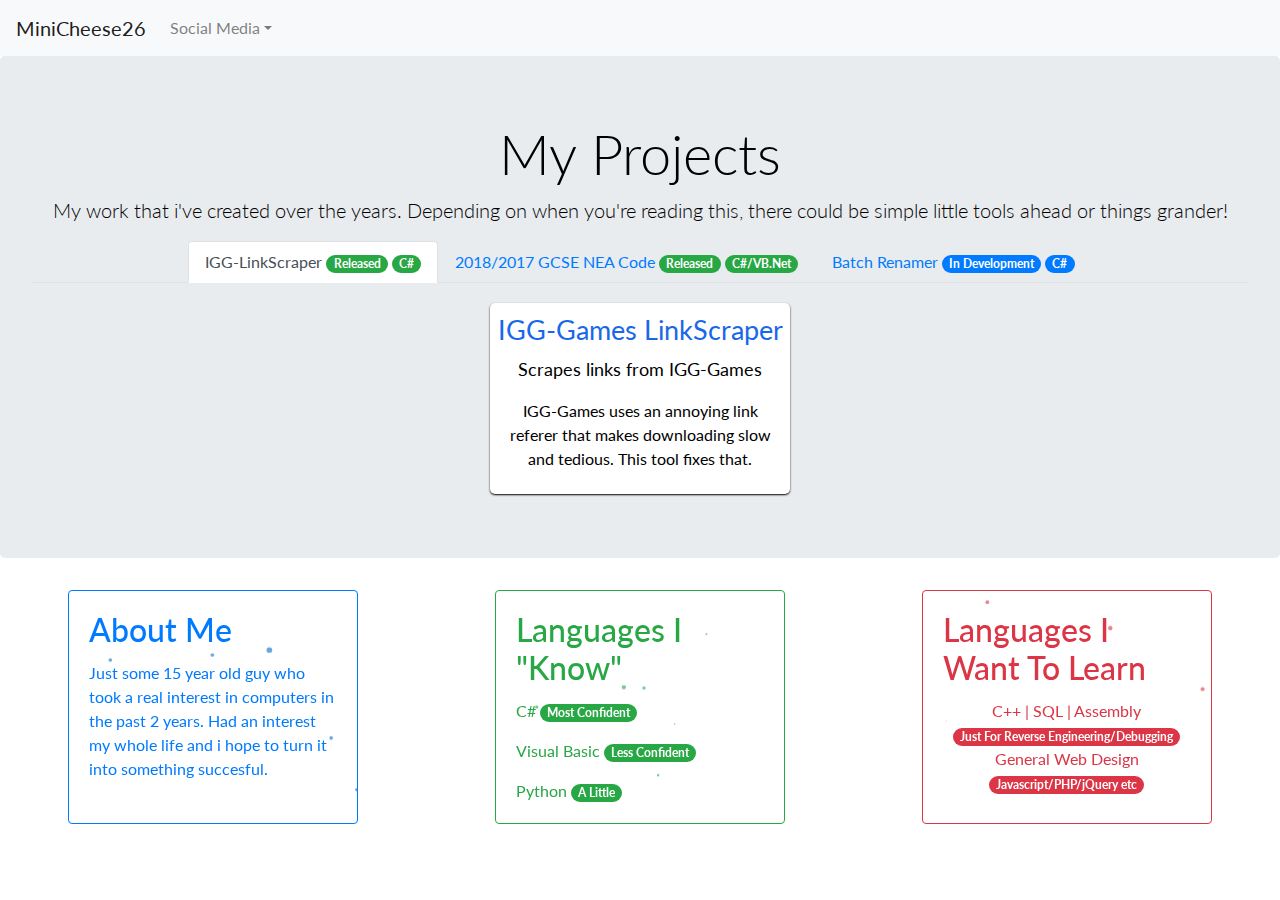
==== commit 40df2dee: "Update" ====
--- a/index.html
+++ b/index.html
@@ -310,15 +310,15 @@
                                                       </div>
 
                                                       <div class="col-sm-6 col-md-4 col-lg-3 pb-3 px-auto">
-                                                        <div class="card text-dark border-dark h-100" style="position: relative">
+                                                        <div class="card text-danger border-danger h-100" style="position: relative">
                                                           <div id="particles-js3"></div>
 
                                                           <script src="particles.min.js"></script>
                                                           <div class="card-block z-index-one">
                                                             <div class="card-body">
                                                               <div class="bottom-card-align">
-                                                                <h2 class="card-title">What Should I Put Here?</h3>
-                                                                  <p class="card-text">No idea, I just wanted it to look this way :)</p>
+                                                                <h2 class="card-title">Languages I Want To Learn</h3>
+                                                                  <p class="card-text" style="text-align: center">C++ | SQL | Assembly <span class="badge badge-pill badge-danger">Just For Reverse Engineering/Debugging</span>General Web Design <span class="badge badge-pill badge-danger">Javascript/PHP/jQuery etc</span></p>
                                                                 </div>
                                                               </div>
                                                             </div>
--- a/style.css
+++ b/style.css
@@ -44,8 +44,14 @@
 }
 
 html, body {
-  max-width: 100%;
+  overflow: scroll;
   overflow-x: hidden;
+  -ms-overflow-style: none;
+}
+
+::-webkit-scrollbar {
+    width: 0px;
+    background: transparent;
 }
 
 h1 {
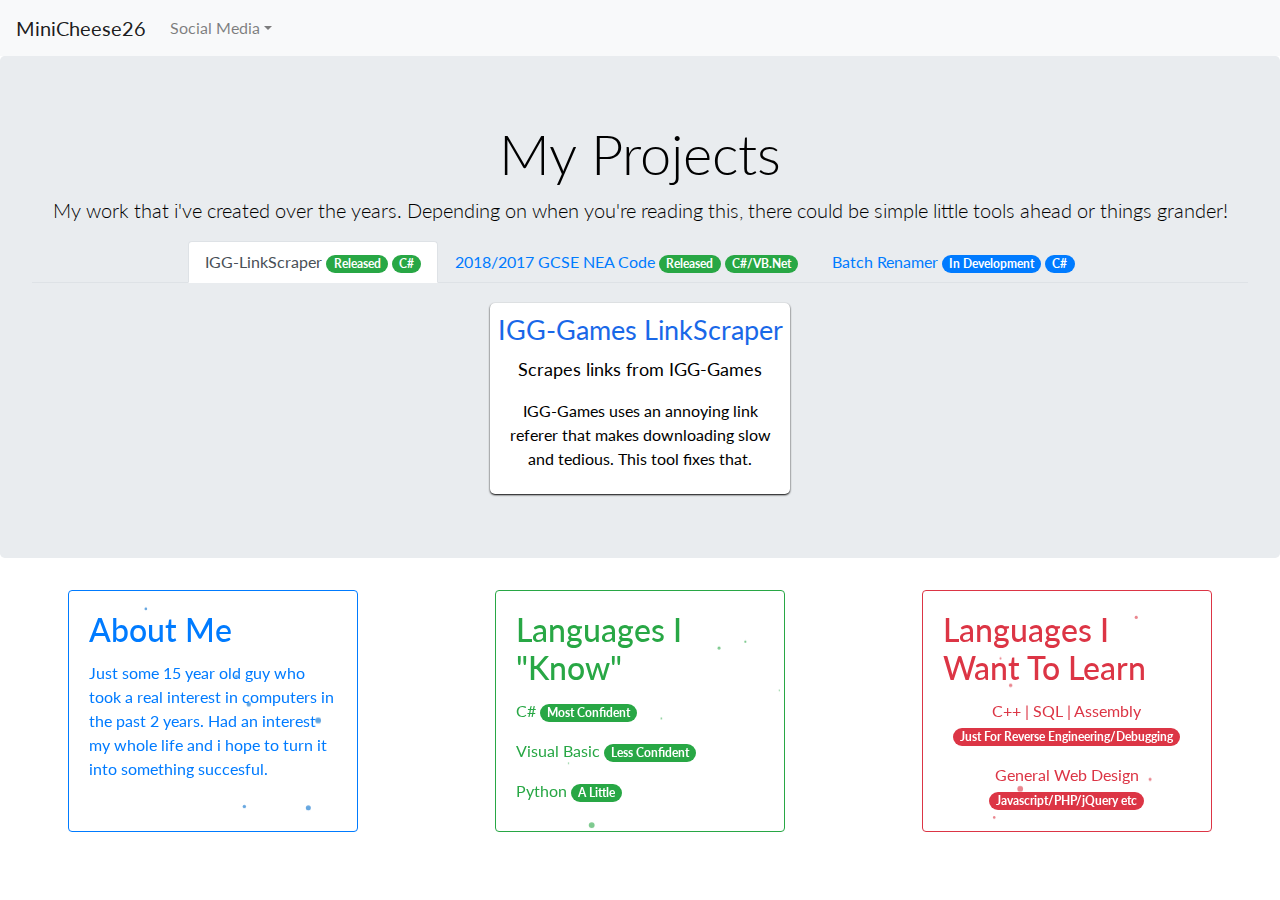
==== commit eb11eefd: "Update" ====
--- a/index.html
+++ b/index.html
@@ -318,7 +318,8 @@
                                                             <div class="card-body">
                                                               <div class="bottom-card-align">
                                                                 <h2 class="card-title">Languages I Want To Learn</h3>
-                                                                  <p class="card-text" style="text-align: center">C++ | SQL | Assembly <span class="badge badge-pill badge-danger">Just For Reverse Engineering/Debugging</span>General Web Design <span class="badge badge-pill badge-danger">Javascript/PHP/jQuery etc</span></p>
+                                                                  <p class="card-text" style="text-align: center">C++ | SQL | Assembly <span class="badge badge-pill badge-danger">Just For Reverse Engineering/Debugging</span</p>
+                                                                  <p class="card-text" style="text-align: center">General Web Design <span class="badge badge-pill badge-danger">Javascript/PHP/jQuery etc</span></p>
                                                                 </div>
                                                               </div>
                                                             </div>
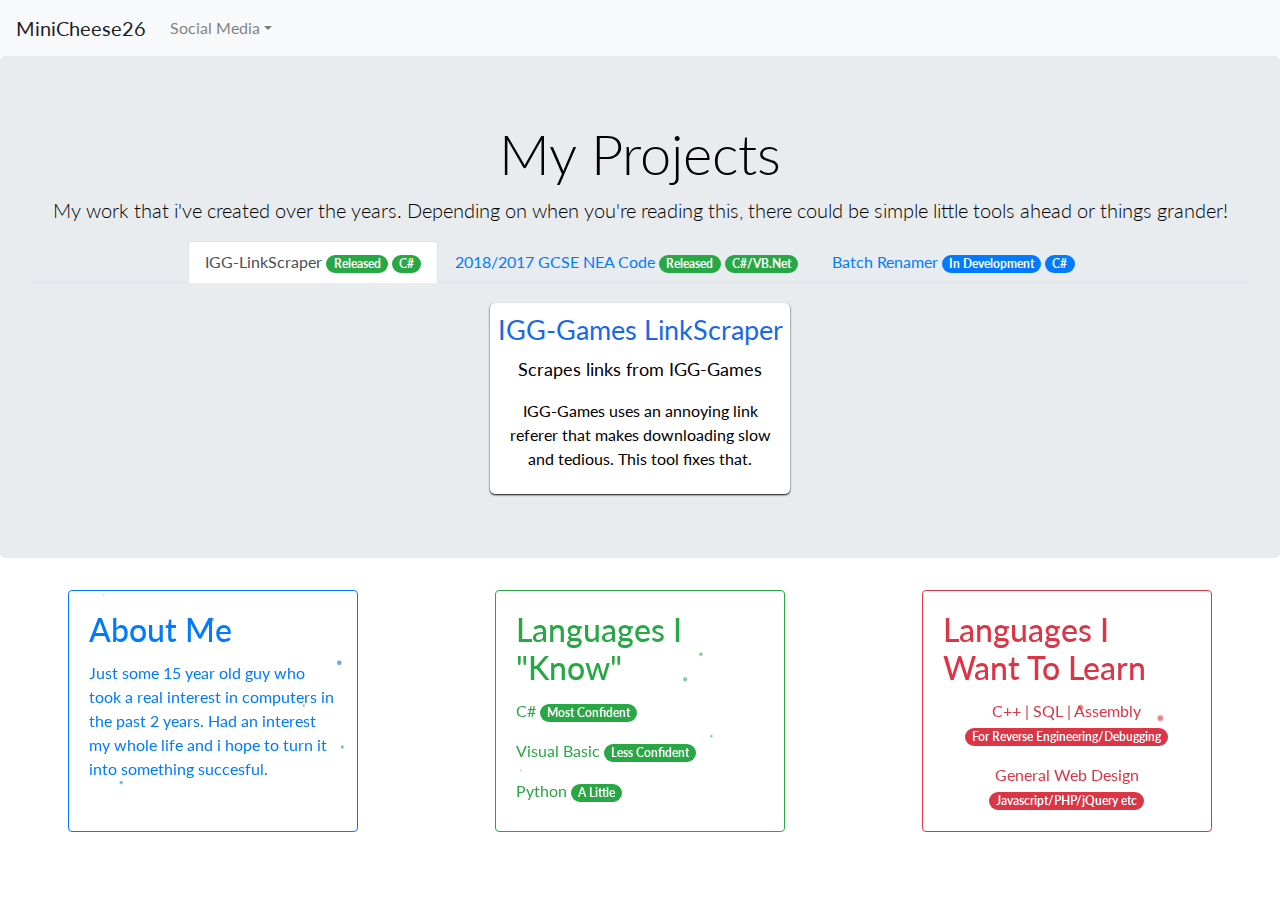
==== commit fc68c786: "Update" ====
--- a/index.html
+++ b/index.html
@@ -318,7 +318,7 @@
                                                             <div class="card-body">
                                                               <div class="bottom-card-align">
                                                                 <h2 class="card-title">Languages I Want To Learn</h3>
-                                                                  <p class="card-text" style="text-align: center">C++ | SQL | Assembly <span class="badge badge-pill badge-danger">Just For Reverse Engineering/Debugging</span</p>
+                                                                  <p class="card-text" style="text-align: center">C++ | SQL | Assembly <span class="badge badge-pill badge-danger">For Reverse Engineering/Debugging</span</p>
                                                                   <p class="card-text" style="text-align: center">General Web Design <span class="badge badge-pill badge-danger">Javascript/PHP/jQuery etc</span></p>
                                                                 </div>
                                                               </div>
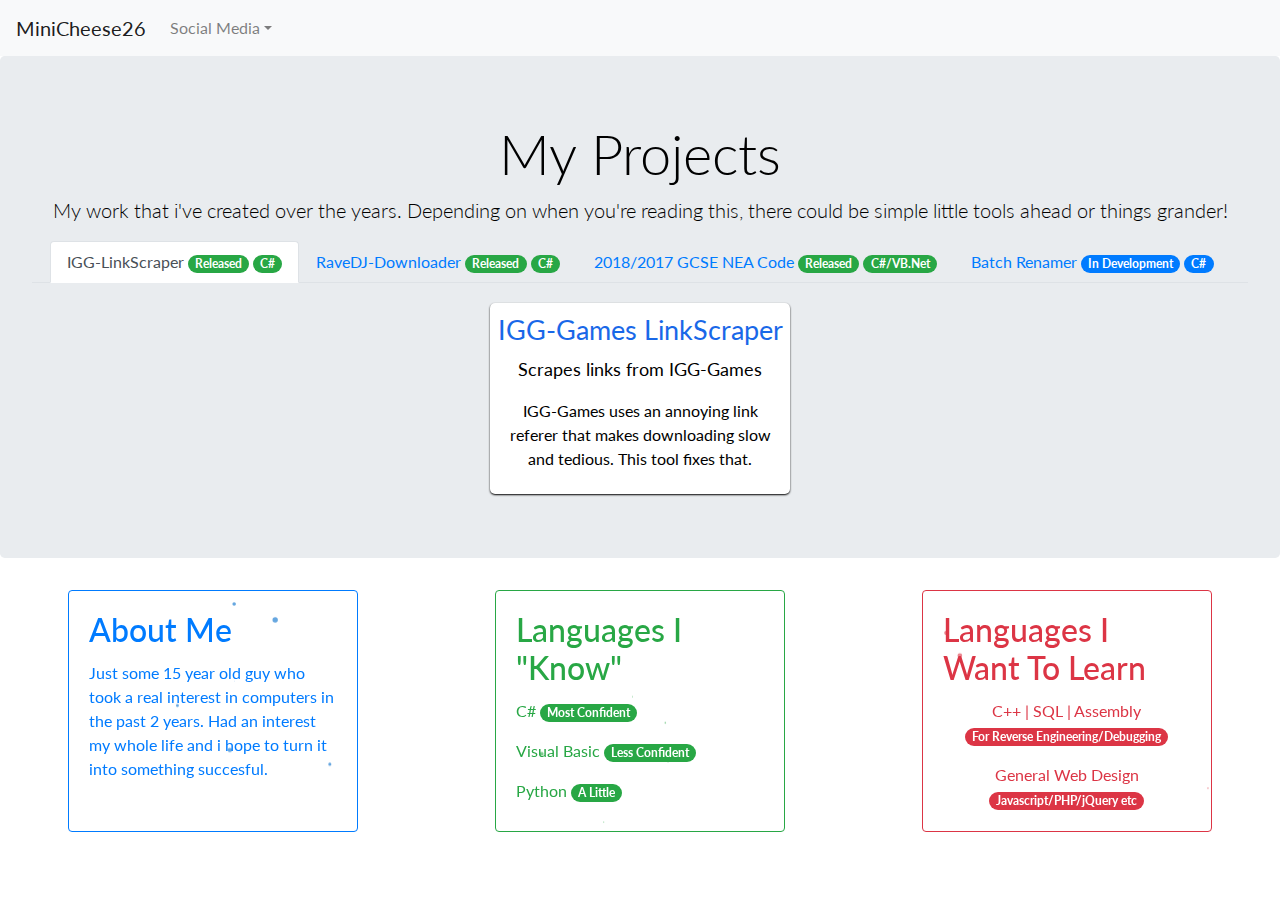
==== commit 47665760: "Update" ====
--- a/index.html
+++ b/index.html
@@ -49,6 +49,11 @@
                   <span class="badge badge-pill badge-success">Released</span>
                   <span class="badge badge-pill badge-success">C#</span></a>
                 </li>
+                <li class="nav-item">
+                  <a class="nav-link" id="RaveDJ-tab" data-toggle="tab" href="#i" role="tab" aria-controls="RaveDJ" aria-selected="true">RaveDJ-Downloader
+                    <span class="badge badge-pill badge-success">Released</span>
+                    <span class="badge badge-pill badge-success">C#</span></a>
+                  </li>
                 <li class="nav-item">
                   <a class="nav-link" id="NEA-tab" data-toggle="tab" href="#p" role="tab" aria-controls="NEA" aria-selected="false">2018/2017 GCSE NEA Code
                     <span class="badge badge-pill badge-success">Released</span>
@@ -67,6 +72,15 @@
                         <div class="noselect" style="color: black">
                           <p style="font-size: 18px; margin-top: 5px">Scrapes links from IGG-Games</p>
                           <p>IGG-Games uses an annoying link referer that makes downloading slow and tedious. This tool fixes that.</p>
+                        </div>
+                      </div>
+                    </div>
+                    <div class="tab-pane fade show" id="i" role="tabpanel" aria-labelledby="RaveDJ-tab">
+                      <div class="box">
+                        <a href="https://github.com/MiniCheese26/RaveDJ-Downloader" style="text-decoration: none; color: #1968e8; font-weight: normal; font-size: 27px">RaveDJ-Downloader</a>
+                        <div class="noselect" style="color: black">
+                          <p style="font-size: 18px; margin-top: 5px">Downloads videos from Rave.DJ</p>
+                          <p>Download videos from Rave.DJ with options such as converting the mp4 to mp3 after downloading.</p>
                         </div>
                       </div>
                     </div>
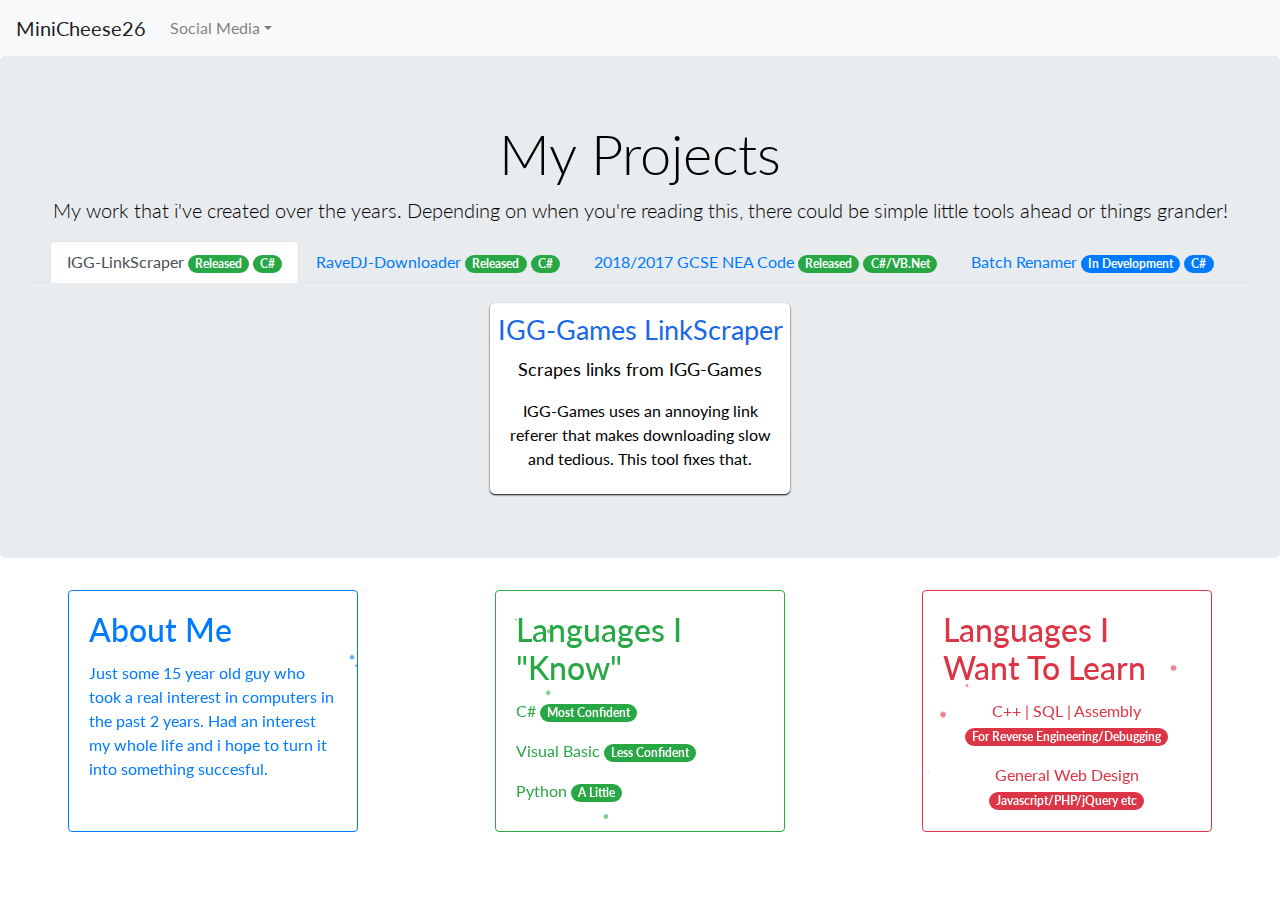
==== commit 56807d8b: "Update" ====
--- a/index.html
+++ b/index.html
@@ -40,20 +40,20 @@
 
     <div class="jumbotron-font">
       <div class="jumbotron">
-          <h1 class="display-4">My Projects</h1>
-          <p class="lead">My work that i've created over the years. Depending on when you're reading this, there could be simple little tools ahead or things grander!</p>
-          <p class="lead">
-            <ul class="nav nav-tabs justify-content-center flex-column flex-sm-row" id="myTab" role="tablist">
+        <h1 class="display-4">My Projects</h1>
+        <p class="lead">My work that i've created over the years. Depending on when you're reading this, there could be simple little tools ahead or things grander!</p>
+        <p class="lead">
+          <ul class="nav nav-tabs justify-content-center flex-column flex-sm-row" id="myTab" role="tablist">
+            <li class="nav-item">
+              <a class="nav-link active" id="IGGLinkScraper-tab" data-toggle="tab" href="#h" role="tab" aria-controls="IGGLinkScraper" aria-selected="true">IGG-LinkScraper
+                <span class="badge badge-pill badge-success">Released</span>
+                <span class="badge badge-pill badge-success">C#</span></a>
+              </li>
               <li class="nav-item">
-                <a class="nav-link active" id="IGGLinkScraper-tab" data-toggle="tab" href="#h" role="tab" aria-controls="IGGLinkScraper" aria-selected="true">IGG-LinkScraper
+                <a class="nav-link" id="RaveDJ-tab" data-toggle="tab" href="#i" role="tab" aria-controls="RaveDJ" aria-selected="true">RaveDJ-Downloader
                   <span class="badge badge-pill badge-success">Released</span>
                   <span class="badge badge-pill badge-success">C#</span></a>
                 </li>
-                <li class="nav-item">
-                  <a class="nav-link" id="RaveDJ-tab" data-toggle="tab" href="#i" role="tab" aria-controls="RaveDJ" aria-selected="true">RaveDJ-Downloader
-                    <span class="badge badge-pill badge-success">Released</span>
-                    <span class="badge badge-pill badge-success">C#</span></a>
-                  </li>
                 <li class="nav-item">
                   <a class="nav-link" id="NEA-tab" data-toggle="tab" href="#p" role="tab" aria-controls="NEA" aria-selected="false">2018/2017 GCSE NEA Code
                     <span class="badge badge-pill badge-success">Released</span>
@@ -106,11 +106,12 @@
 
                         <div class="container-fluid">
                           <div class="accordion">
-                            <div class="card mx-auto mt-4 text-white bg-primary btn-hover-color" style="width: 300px; down: 50px">
+                            <div class="card mx-auto mt-4 text-white bg-primary btn-hover-color" style="max-width: 300px; down: 50px">
                               <div class="card-header" id="progress">
-                                <h5 class="mb-0">
-                                  <button class="btn btn-link" data-toggle="collapse" data-target="#Desc" aria-expanded="true" aria-controls="Desc" style="text-decoration: none; color: white">
-                                    Progress - Current Version v0.1
+                                <h5>
+                                  <button class="btn btn-link text-center" data-toggle="collapse" data-target="#Desc" aria-expanded="true" aria-controls="Desc" style="text-decoration: none; color: white">
+                                    Current Version v0.0.2
+                                    <h5 class="mt-2">Click For More</h5>
                                   </button>
                                 </h5>
                               </div>
@@ -119,10 +120,7 @@
                                 <div class="card-body">
                                   <h2 style="font-size: 25px">Summary</h2>
                                   <h2 style="font-size: 25px">-----------------------------</h2>
-                                  <P>Initial development started. Basic rename all files in folder X with Z working.</p>
-                                    <h2 style="font-size: 25px">Specific Progress</h2>
-                                    <h2 style="font-size: 25px">-----------------------------</h2>
-                                    <p>Rename each file with number X as each file is renamed. I.E. 1st replace - text.txt -> 2nd replace test1.txt etc.</p>
+                                  <P>Added function to remove a set word from file names.</p>
 
                                     <div class="container-fluid">
                                       <button type="button" class="btn btn-light" data-toggle="modal" data-target="#myModa">
@@ -149,7 +147,7 @@
                                                 </div>
                                                 <div class="tab-content bottom-card-align ml-3" id="myTabContent">
                                                   <div class="tab-pane fade show active" id="home" role="tabpanel" aria-labelledby="home-tab">
-                                                    <div class="code">
+                                                    <div>
                                                       <span class="Namespace">using</span>&nbsp;System;<br />
                                                       <span class="Namespace">using</span>&nbsp;System.Collections.Generic;<br />
                                                       <span class="Namespace">using</span>&nbsp;System.Linq;<br />
@@ -164,13 +162,16 @@
                                                         &nbsp;&nbsp;&nbsp;&nbsp;{<br />
                                                           &nbsp;&nbsp;&nbsp;&nbsp;&nbsp;&nbsp;&nbsp;&nbsp;<span class="Modifier">public</span>&nbsp;<span class="Modifier">static</span>&nbsp;<span class="ValueType">void</span>&nbsp;Main()<br />
                                                           &nbsp;&nbsp;&nbsp;&nbsp;&nbsp;&nbsp;&nbsp;&nbsp;{<br />
-                                                            &nbsp;&nbsp;&nbsp;&nbsp;&nbsp;&nbsp;&nbsp;&nbsp;&nbsp;&nbsp;&nbsp;&nbsp;<span class="ReferenceType">string</span>[]&nbsp;programOptions&nbsp;=&nbsp;<span class="Keyword">new</span>&nbsp;<span class="ReferenceType">string</span>[1]&nbsp;{&nbsp;<span class="String">"Batch&nbsp;Rename"</span>&nbsp;};<br />
+                                                            &nbsp;&nbsp;&nbsp;&nbsp;&nbsp;&nbsp;&nbsp;&nbsp;&nbsp;&nbsp;&nbsp;&nbsp;<span class="ReferenceType">string</span>[]&nbsp;programOptions&nbsp;=&nbsp;<span class="Keyword">new</span>&nbsp;<span class="ReferenceType">string</span>[3]&nbsp;{&nbsp;<span class="String">"Batch&nbsp;Rename"</span>,&nbsp;<span class="String">"Remove&nbsp;Text"</span>,&nbsp;<span class="String">"Remove&nbsp;Characters"</span>&nbsp;};<br />
                                                             <br />
                                                             &nbsp;&nbsp;&nbsp;&nbsp;&nbsp;&nbsp;&nbsp;&nbsp;&nbsp;&nbsp;&nbsp;&nbsp;Console.WriteLine(<span class="String">"Menu&nbsp;Selection"</span>);<br />
                                                             <br />
+                                                            &nbsp;&nbsp;&nbsp;&nbsp;&nbsp;&nbsp;&nbsp;&nbsp;&nbsp;&nbsp;&nbsp;&nbsp;<span class="ValueType">int</span>&nbsp;i&nbsp;=&nbsp;1;<br />
+                                                            <br />
                                                             &nbsp;&nbsp;&nbsp;&nbsp;&nbsp;&nbsp;&nbsp;&nbsp;&nbsp;&nbsp;&nbsp;&nbsp;<span class="Statement">foreach</span>&nbsp;(<span class="ReferenceType">string</span>&nbsp;s&nbsp;<span class="Statement">in</span>&nbsp;programOptions)<br />
                                                             &nbsp;&nbsp;&nbsp;&nbsp;&nbsp;&nbsp;&nbsp;&nbsp;&nbsp;&nbsp;&nbsp;&nbsp;{<br />
-                                                              &nbsp;&nbsp;&nbsp;&nbsp;&nbsp;&nbsp;&nbsp;&nbsp;&nbsp;&nbsp;&nbsp;&nbsp;&nbsp;&nbsp;&nbsp;&nbsp;Console.WriteLine(<span class="String">"1.&nbsp;{0}"</span>,&nbsp;s);<br />
+                                                              &nbsp;&nbsp;&nbsp;&nbsp;&nbsp;&nbsp;&nbsp;&nbsp;&nbsp;&nbsp;&nbsp;&nbsp;&nbsp;&nbsp;&nbsp;&nbsp;Console.WriteLine(<span class="String">"{0}.&nbsp;{1}"</span>,&nbsp;i,&nbsp;s);<br />
+                                                              &nbsp;&nbsp;&nbsp;&nbsp;&nbsp;&nbsp;&nbsp;&nbsp;&nbsp;&nbsp;&nbsp;&nbsp;&nbsp;&nbsp;&nbsp;&nbsp;i++;<br />
                                                               &nbsp;&nbsp;&nbsp;&nbsp;&nbsp;&nbsp;&nbsp;&nbsp;&nbsp;&nbsp;&nbsp;&nbsp;}<br />
                                                               <br />
                                                               &nbsp;&nbsp;&nbsp;&nbsp;&nbsp;&nbsp;&nbsp;&nbsp;&nbsp;&nbsp;&nbsp;&nbsp;<span class="ReferenceType">string</span>&nbsp;optionChoiceCheck&nbsp;=&nbsp;Console.ReadLine();<br />
@@ -192,6 +193,14 @@
                                                                   &nbsp;&nbsp;&nbsp;&nbsp;&nbsp;&nbsp;&nbsp;&nbsp;&nbsp;&nbsp;&nbsp;&nbsp;&nbsp;&nbsp;&nbsp;&nbsp;&nbsp;&nbsp;&nbsp;&nbsp;Console.Clear();<br />
                                                                   &nbsp;&nbsp;&nbsp;&nbsp;&nbsp;&nbsp;&nbsp;&nbsp;&nbsp;&nbsp;&nbsp;&nbsp;&nbsp;&nbsp;&nbsp;&nbsp;&nbsp;&nbsp;&nbsp;&nbsp;Operations.BatchRename();<br />
                                                                   &nbsp;&nbsp;&nbsp;&nbsp;&nbsp;&nbsp;&nbsp;&nbsp;&nbsp;&nbsp;&nbsp;&nbsp;&nbsp;&nbsp;&nbsp;&nbsp;&nbsp;&nbsp;&nbsp;&nbsp;<span class="Statement">break</span>;<br />
+                                                                  &nbsp;&nbsp;&nbsp;&nbsp;&nbsp;&nbsp;&nbsp;&nbsp;&nbsp;&nbsp;&nbsp;&nbsp;&nbsp;&nbsp;&nbsp;&nbsp;<span class="Statement">case</span>&nbsp;<span class="String">"Remove&nbsp;Text"</span>:<br />
+                                                                  &nbsp;&nbsp;&nbsp;&nbsp;&nbsp;&nbsp;&nbsp;&nbsp;&nbsp;&nbsp;&nbsp;&nbsp;&nbsp;&nbsp;&nbsp;&nbsp;&nbsp;&nbsp;&nbsp;&nbsp;Console.Clear();<br />
+                                                                  &nbsp;&nbsp;&nbsp;&nbsp;&nbsp;&nbsp;&nbsp;&nbsp;&nbsp;&nbsp;&nbsp;&nbsp;&nbsp;&nbsp;&nbsp;&nbsp;&nbsp;&nbsp;&nbsp;&nbsp;Operations.RemoveText();<br />
+                                                                  &nbsp;&nbsp;&nbsp;&nbsp;&nbsp;&nbsp;&nbsp;&nbsp;&nbsp;&nbsp;&nbsp;&nbsp;&nbsp;&nbsp;&nbsp;&nbsp;&nbsp;&nbsp;&nbsp;&nbsp;<span class="Statement">break</span>;<br />
+                                                                  &nbsp;&nbsp;&nbsp;&nbsp;&nbsp;&nbsp;&nbsp;&nbsp;&nbsp;&nbsp;&nbsp;&nbsp;&nbsp;&nbsp;&nbsp;&nbsp;<span class="Statement">case</span>&nbsp;<span class="String">"Remove&nbsp;Characters"</span>:<br />
+                                                                  &nbsp;&nbsp;&nbsp;&nbsp;&nbsp;&nbsp;&nbsp;&nbsp;&nbsp;&nbsp;&nbsp;&nbsp;&nbsp;&nbsp;&nbsp;&nbsp;&nbsp;&nbsp;&nbsp;&nbsp;Console.Clear();<br />
+                                                                  &nbsp;&nbsp;&nbsp;&nbsp;&nbsp;&nbsp;&nbsp;&nbsp;&nbsp;&nbsp;&nbsp;&nbsp;&nbsp;&nbsp;&nbsp;&nbsp;&nbsp;&nbsp;&nbsp;&nbsp;Operations.RemoveCharacters();<br />
+                                                                  &nbsp;&nbsp;&nbsp;&nbsp;&nbsp;&nbsp;&nbsp;&nbsp;&nbsp;&nbsp;&nbsp;&nbsp;&nbsp;&nbsp;&nbsp;&nbsp;&nbsp;&nbsp;&nbsp;&nbsp;<span class="Statement">break</span>;<br />
                                                                   &nbsp;&nbsp;&nbsp;&nbsp;&nbsp;&nbsp;&nbsp;&nbsp;&nbsp;&nbsp;&nbsp;&nbsp;}<br />
                                                                   &nbsp;&nbsp;&nbsp;&nbsp;&nbsp;&nbsp;&nbsp;&nbsp;}<br />
                                                                   &nbsp;&nbsp;&nbsp;&nbsp;}<br />
@@ -199,7 +208,7 @@
                                                               </div>
                                                             </div>
                                                             <div class="tab-pane fade" id="profile" role="tabpanel" aria-labelledby="profile-tab">
-                                                              <div class="code">
+                                                              <div>
                                                                 <span class="Namespace">using</span>&nbsp;System;<br />
                                                                 <span class="Namespace">using</span>&nbsp;System.Collections.Generic;<br />
                                                                 <span class="Namespace">using</span>&nbsp;System.Linq;<br />
@@ -221,8 +230,7 @@
                                                                       <br />
                                                                       &nbsp;&nbsp;&nbsp;&nbsp;&nbsp;&nbsp;&nbsp;&nbsp;&nbsp;&nbsp;&nbsp;&nbsp;<span class="Statement">while</span>&nbsp;(!Directory.Exists(dir))<br />
                                                                       &nbsp;&nbsp;&nbsp;&nbsp;&nbsp;&nbsp;&nbsp;&nbsp;&nbsp;&nbsp;&nbsp;&nbsp;{<br />
-                                                                        &nbsp;&nbsp;&nbsp;&nbsp;&nbsp;&nbsp;&nbsp;&nbsp;&nbsp;&nbsp;&nbsp;&nbsp;&nbsp;&nbsp;&nbsp;&nbsp;Console.WriteLine(<span class="String">""</span>);<br />
-                                                                        &nbsp;&nbsp;&nbsp;&nbsp;&nbsp;&nbsp;&nbsp;&nbsp;&nbsp;&nbsp;&nbsp;&nbsp;&nbsp;&nbsp;&nbsp;&nbsp;Console.WriteLine(<span class="String">"Directory&nbsp;does&nbsp;not&nbsp;exist.&nbsp;Try&nbsp;again"</span>);<br />
+                                                                        &nbsp;&nbsp;&nbsp;&nbsp;&nbsp;&nbsp;&nbsp;&nbsp;&nbsp;&nbsp;&nbsp;&nbsp;&nbsp;&nbsp;&nbsp;&nbsp;Console.WriteLine(<span class="String">"\nDirectory&nbsp;does&nbsp;not&nbsp;exist.&nbsp;Try&nbsp;again"</span>);<br />
                                                                         &nbsp;&nbsp;&nbsp;&nbsp;&nbsp;&nbsp;&nbsp;&nbsp;&nbsp;&nbsp;&nbsp;&nbsp;&nbsp;&nbsp;&nbsp;&nbsp;dir&nbsp;=&nbsp;Console.ReadLine();<br />
                                                                         &nbsp;&nbsp;&nbsp;&nbsp;&nbsp;&nbsp;&nbsp;&nbsp;&nbsp;&nbsp;&nbsp;&nbsp;}<br />
                                                                         <br />
@@ -250,97 +258,149 @@
                                                                               <br />
                                                                               &nbsp;&nbsp;&nbsp;&nbsp;&nbsp;&nbsp;&nbsp;&nbsp;&nbsp;&nbsp;&nbsp;&nbsp;&nbsp;&nbsp;&nbsp;&nbsp;string&nbsp;renameFinal&nbsp;=&nbsp;rename&nbsp;+&nbsp;"</span>.<span class="String">"&nbsp;+&nbsp;extension;<br />
                                                                                 <br />
+                                                                                &nbsp;&nbsp;&nbsp;&nbsp;&nbsp;&nbsp;&nbsp;&nbsp;&nbsp;&nbsp;&nbsp;&nbsp;&nbsp;&nbsp;&nbsp;&nbsp;Console.WriteLine(renameFinal);<br />
+                                                                                &nbsp;&nbsp;&nbsp;&nbsp;&nbsp;&nbsp;&nbsp;&nbsp;&nbsp;&nbsp;&nbsp;&nbsp;&nbsp;&nbsp;&nbsp;&nbsp;Console.WriteLine(file);<br />
+                                                                                &nbsp;&nbsp;&nbsp;&nbsp;&nbsp;&nbsp;&nbsp;&nbsp;&nbsp;&nbsp;&nbsp;&nbsp;&nbsp;&nbsp;&nbsp;&nbsp;Console.ReadKey();<br />
+                                                                                <br />
                                                                                 &nbsp;&nbsp;&nbsp;&nbsp;&nbsp;&nbsp;&nbsp;&nbsp;&nbsp;&nbsp;&nbsp;&nbsp;&nbsp;&nbsp;&nbsp;&nbsp;File.Move(file,&nbsp;renameFinal);<br />
                                                                                 &nbsp;&nbsp;&nbsp;&nbsp;&nbsp;&nbsp;&nbsp;&nbsp;&nbsp;&nbsp;&nbsp;&nbsp;&nbsp;&nbsp;&nbsp;&nbsp;i++;<br />
                                                                                 &nbsp;&nbsp;&nbsp;&nbsp;&nbsp;&nbsp;&nbsp;&nbsp;&nbsp;&nbsp;&nbsp;&nbsp;}<br />
                                                                                 <br />
-                                                                                &nbsp;&nbsp;&nbsp;&nbsp;&nbsp;&nbsp;&nbsp;&nbsp;&nbsp;&nbsp;&nbsp;&nbsp;Console.WriteLine("");<br />
-                                                                                &nbsp;&nbsp;&nbsp;&nbsp;&nbsp;&nbsp;&nbsp;&nbsp;&nbsp;&nbsp;&nbsp;&nbsp;Console.WriteLine("</span>Done");<br />
-                                                                                &nbsp;&nbsp;&nbsp;&nbsp;&nbsp;&nbsp;&nbsp;&nbsp;&nbsp;&nbsp;&nbsp;&nbsp;Console.ReadKey();<br />
-                                                                                &nbsp;&nbsp;&nbsp;&nbsp;&nbsp;&nbsp;&nbsp;&nbsp;&nbsp;&nbsp;&nbsp;&nbsp;Console.Clear();<br />
-                                                                                &nbsp;&nbsp;&nbsp;&nbsp;&nbsp;&nbsp;&nbsp;&nbsp;&nbsp;&nbsp;&nbsp;&nbsp;Program.Main();<br />
-                                                                                &nbsp;&nbsp;&nbsp;&nbsp;&nbsp;&nbsp;&nbsp;&nbsp;}<br />
-                                                                                &nbsp;&nbsp;&nbsp;&nbsp;}<br />
-                                                                              }
+                                                                                &nbsp;&nbsp;&nbsp;&nbsp;&nbsp;&nbsp;&nbsp;&nbsp;&nbsp;&nbsp;&nbsp;&nbsp;Console.WriteLine("</span>\nDone<span class="String">");<br />
+                                                                                  &nbsp;&nbsp;&nbsp;&nbsp;&nbsp;&nbsp;&nbsp;&nbsp;&nbsp;&nbsp;&nbsp;&nbsp;Console.ReadKey();<br />
+                                                                                  &nbsp;&nbsp;&nbsp;&nbsp;&nbsp;&nbsp;&nbsp;&nbsp;&nbsp;&nbsp;&nbsp;&nbsp;Console.Clear();<br />
+                                                                                  &nbsp;&nbsp;&nbsp;&nbsp;&nbsp;&nbsp;&nbsp;&nbsp;&nbsp;&nbsp;&nbsp;&nbsp;Program.Main();<br />
+                                                                                  &nbsp;&nbsp;&nbsp;&nbsp;&nbsp;&nbsp;&nbsp;&nbsp;}<br />
+                                                                                  <br />
+                                                                                  &nbsp;&nbsp;&nbsp;&nbsp;&nbsp;&nbsp;&nbsp;&nbsp;public&nbsp;static&nbsp;void&nbsp;RemoveText()<br />
+                                                                                  &nbsp;&nbsp;&nbsp;&nbsp;&nbsp;&nbsp;&nbsp;&nbsp;{<br />
+                                                                                    &nbsp;&nbsp;&nbsp;&nbsp;&nbsp;&nbsp;&nbsp;&nbsp;&nbsp;&nbsp;&nbsp;&nbsp;Console.WriteLine("</span>Remove&nbsp;Text<span class="String">");<br />
+                                                                                      &nbsp;&nbsp;&nbsp;&nbsp;&nbsp;&nbsp;&nbsp;&nbsp;&nbsp;&nbsp;&nbsp;&nbsp;Console.WriteLine("</span>----------------------<span class="String">");<br />
+                                                                                        &nbsp;&nbsp;&nbsp;&nbsp;&nbsp;&nbsp;&nbsp;&nbsp;&nbsp;&nbsp;&nbsp;&nbsp;Console.WriteLine("</span>Enter&nbsp;your&nbsp;directory<span class="String">");<br />
+                                                                                          &nbsp;&nbsp;&nbsp;&nbsp;&nbsp;&nbsp;&nbsp;&nbsp;&nbsp;&nbsp;&nbsp;&nbsp;string&nbsp;dir&nbsp;=&nbsp;Console.ReadLine();<br />
+                                                                                          <br />
+                                                                                          &nbsp;&nbsp;&nbsp;&nbsp;&nbsp;&nbsp;&nbsp;&nbsp;&nbsp;&nbsp;&nbsp;&nbsp;while&nbsp;(!Directory.Exists(dir))<br />
+                                                                                          &nbsp;&nbsp;&nbsp;&nbsp;&nbsp;&nbsp;&nbsp;&nbsp;&nbsp;&nbsp;&nbsp;&nbsp;{<br />
+                                                                                            &nbsp;&nbsp;&nbsp;&nbsp;&nbsp;&nbsp;&nbsp;&nbsp;&nbsp;&nbsp;&nbsp;&nbsp;&nbsp;&nbsp;&nbsp;&nbsp;Console.WriteLine("</span>\nDirectory&nbsp;does&nbsp;not&nbsp;exist.&nbsp;Try&nbsp;again<span class="String">");<br />
+                                                                                              &nbsp;&nbsp;&nbsp;&nbsp;&nbsp;&nbsp;&nbsp;&nbsp;&nbsp;&nbsp;&nbsp;&nbsp;&nbsp;&nbsp;&nbsp;&nbsp;dir&nbsp;=&nbsp;Console.ReadLine();<br />
+                                                                                              &nbsp;&nbsp;&nbsp;&nbsp;&nbsp;&nbsp;&nbsp;&nbsp;&nbsp;&nbsp;&nbsp;&nbsp;}<br />
+                                                                                              <br />
+                                                                                              &nbsp;&nbsp;&nbsp;&nbsp;&nbsp;&nbsp;&nbsp;&nbsp;&nbsp;&nbsp;&nbsp;&nbsp;Console.WriteLine("</span>What&nbsp;would&nbsp;you&nbsp;like&nbsp;to&nbsp;remove&nbsp;<span class="Linq">from</span>&nbsp;these&nbsp;file&nbsp;names?&nbsp;You&nbsp;DO&nbsp;NOT&nbsp;need&nbsp;to&nbsp;add&nbsp;an&nbsp;extra&nbsp;space&nbsp;at&nbsp;the&nbsp;end&nbsp;<span class="Statement">if</span>&nbsp;it's&nbsp;there&nbsp;<span class="Statement">in</span>&nbsp;the&nbsp;filename.<span class="String">");<br />
+                                                                                                &nbsp;&nbsp;&nbsp;&nbsp;&nbsp;&nbsp;&nbsp;&nbsp;&nbsp;&nbsp;&nbsp;&nbsp;string&nbsp;remove&nbsp;=&nbsp;Console.ReadLine();<br />
+                                                                                                <br />
+                                                                                                &nbsp;&nbsp;&nbsp;&nbsp;&nbsp;&nbsp;&nbsp;&nbsp;&nbsp;&nbsp;&nbsp;&nbsp;string[]&nbsp;files&nbsp;=&nbsp;Directory.GetFiles(dir);<br />
+                                                                                                <br />
+                                                                                                &nbsp;&nbsp;&nbsp;&nbsp;&nbsp;&nbsp;&nbsp;&nbsp;&nbsp;&nbsp;&nbsp;&nbsp;foreach&nbsp;(string&nbsp;file&nbsp;in&nbsp;files)<br />
+                                                                                                &nbsp;&nbsp;&nbsp;&nbsp;&nbsp;&nbsp;&nbsp;&nbsp;&nbsp;&nbsp;&nbsp;&nbsp;{<br />
+                                                                                                  &nbsp;&nbsp;&nbsp;&nbsp;&nbsp;&nbsp;&nbsp;&nbsp;&nbsp;&nbsp;&nbsp;&nbsp;&nbsp;&nbsp;&nbsp;&nbsp;string&nbsp;fileName&nbsp;=&nbsp;Path.GetFileName(file);<br />
+                                                                                                  <br />
+                                                                                                  &nbsp;&nbsp;&nbsp;&nbsp;&nbsp;&nbsp;&nbsp;&nbsp;&nbsp;&nbsp;&nbsp;&nbsp;&nbsp;&nbsp;&nbsp;&nbsp;string&nbsp;removeString;<br />
+                                                                                                  <br />
+                                                                                                  &nbsp;&nbsp;&nbsp;&nbsp;&nbsp;&nbsp;&nbsp;&nbsp;&nbsp;&nbsp;&nbsp;&nbsp;&nbsp;&nbsp;&nbsp;&nbsp;if&nbsp;(fileName.ToLower().Contains(remove))<br />
+                                                                                                  &nbsp;&nbsp;&nbsp;&nbsp;&nbsp;&nbsp;&nbsp;&nbsp;&nbsp;&nbsp;&nbsp;&nbsp;&nbsp;&nbsp;&nbsp;&nbsp;{<br />
+                                                                                                    &nbsp;&nbsp;&nbsp;&nbsp;&nbsp;&nbsp;&nbsp;&nbsp;&nbsp;&nbsp;&nbsp;&nbsp;&nbsp;&nbsp;&nbsp;&nbsp;&nbsp;&nbsp;&nbsp;&nbsp;removeString&nbsp;=&nbsp;Regex.Replace(fileName.ToLower(),&nbsp;remove&nbsp;+&nbsp;"</span>&nbsp;<span class="String">",&nbsp;"");<br />
+                                                                                                      &nbsp;&nbsp;&nbsp;&nbsp;&nbsp;&nbsp;&nbsp;&nbsp;&nbsp;&nbsp;&nbsp;&nbsp;&nbsp;&nbsp;&nbsp;&nbsp;&nbsp;&nbsp;&nbsp;&nbsp;if&nbsp;(removeString.Contains("</span>&nbsp;&nbsp;<span class="String">"))<br />
+                                                                                                        &nbsp;&nbsp;&nbsp;&nbsp;&nbsp;&nbsp;&nbsp;&nbsp;&nbsp;&nbsp;&nbsp;&nbsp;&nbsp;&nbsp;&nbsp;&nbsp;&nbsp;&nbsp;&nbsp;&nbsp;{<br />
+                                                                                                          &nbsp;&nbsp;&nbsp;&nbsp;&nbsp;&nbsp;&nbsp;&nbsp;&nbsp;&nbsp;&nbsp;&nbsp;&nbsp;&nbsp;&nbsp;&nbsp;&nbsp;&nbsp;&nbsp;&nbsp;&nbsp;&nbsp;&nbsp;&nbsp;removeString&nbsp;=&nbsp;Regex.Replace(removeString,&nbsp;"</span>&nbsp;&nbsp;<span class="String">",&nbsp;"</span>&nbsp;<span class="String">");<br />
+                                                                                                            &nbsp;&nbsp;&nbsp;&nbsp;&nbsp;&nbsp;&nbsp;&nbsp;&nbsp;&nbsp;&nbsp;&nbsp;&nbsp;&nbsp;&nbsp;&nbsp;&nbsp;&nbsp;&nbsp;&nbsp;}<br />
+                                                                                                            <br />
+                                                                                                            &nbsp;&nbsp;&nbsp;&nbsp;&nbsp;&nbsp;&nbsp;&nbsp;&nbsp;&nbsp;&nbsp;&nbsp;&nbsp;&nbsp;&nbsp;&nbsp;&nbsp;&nbsp;&nbsp;&nbsp;removeString&nbsp;=&nbsp;dir&nbsp;+&nbsp;@"</span>\<span class="String">"&nbsp;+&nbsp;removeString;<br />
+                                                                                                              <br />
+                                                                                                              &nbsp;&nbsp;&nbsp;&nbsp;&nbsp;&nbsp;&nbsp;&nbsp;&nbsp;&nbsp;&nbsp;&nbsp;&nbsp;&nbsp;&nbsp;&nbsp;&nbsp;&nbsp;&nbsp;&nbsp;File.Move(file,&nbsp;removeString);<br />
+                                                                                                              &nbsp;&nbsp;&nbsp;&nbsp;&nbsp;&nbsp;&nbsp;&nbsp;&nbsp;&nbsp;&nbsp;&nbsp;&nbsp;&nbsp;&nbsp;&nbsp;}<br />
+                                                                                                              &nbsp;&nbsp;&nbsp;&nbsp;&nbsp;&nbsp;&nbsp;&nbsp;&nbsp;&nbsp;&nbsp;&nbsp;}<br />
+                                                                                                              <br />
+                                                                                                              &nbsp;&nbsp;&nbsp;&nbsp;&nbsp;&nbsp;&nbsp;&nbsp;&nbsp;&nbsp;&nbsp;&nbsp;Console.WriteLine("</span>\nDone");<br />
+                                                                                                              &nbsp;&nbsp;&nbsp;&nbsp;&nbsp;&nbsp;&nbsp;&nbsp;&nbsp;&nbsp;&nbsp;&nbsp;Console.ReadKey();<br />
+                                                                                                              &nbsp;&nbsp;&nbsp;&nbsp;&nbsp;&nbsp;&nbsp;&nbsp;&nbsp;&nbsp;&nbsp;&nbsp;Console.Clear();<br />
+                                                                                                              &nbsp;&nbsp;&nbsp;&nbsp;&nbsp;&nbsp;&nbsp;&nbsp;&nbsp;&nbsp;&nbsp;&nbsp;Program.Main();<br />
+                                                                                                              &nbsp;&nbsp;&nbsp;&nbsp;&nbsp;&nbsp;&nbsp;&nbsp;}<br />
+                                                                                                              <br />
+                                                                                                              &nbsp;&nbsp;&nbsp;&nbsp;&nbsp;&nbsp;&nbsp;&nbsp;<span class="Modifier">public</span>&nbsp;<span class="Modifier">static</span>&nbsp;<span class="ValueType">void</span>&nbsp;RemoveCharacters()<br />
+                                                                                                              &nbsp;&nbsp;&nbsp;&nbsp;&nbsp;&nbsp;&nbsp;&nbsp;{<br />
+                                                                                                                <br />
+                                                                                                                &nbsp;&nbsp;&nbsp;&nbsp;&nbsp;&nbsp;&nbsp;&nbsp;}<br />
+                                                                                                                &nbsp;&nbsp;&nbsp;&nbsp;}<br />
+                                                                                                              }
+                                                                                                            </div>
+                                                                                                          </div>
+                                                                                                        </div>
+                                                                                                      </div>
+                                                                                                    </div>
+                                                                                                    <div class="mb-3 mr-3">
+                                                                                                      <button type="button" class="btn btn-danger float-right" data-dismiss="modal">Close</button>
+                                                                                                    </div>
+                                                                                                  </div>
+                                                                                                </div>
+                                                                                              </div>
+                                                                                            </div>
+                                                                                          </div>
+                                                                                        </div>
+                                                                                      </div>
+                                                                                    </div>
+                                                                                  </div>
+                                                                                </p>
+                                                                              </div>
                                                                             </div>
                                                                           </div>
                                                                         </div>
-                                                                      </div>
-                                                                    </div>
-                                                                    <div class="mb-3 mr-3">
-                                                                      <button type="button" class="btn btn-danger float-right" data-dismiss="modal">Close</button>
-                                                                    </div>
-                                                                  </div>
-                                                                </div>
-                                                              </div>
-                                                            </div>
-                                                          </div>
-                                                        </div>
-                                                      </div>
-                                                    </div>
-                                                  </div>
-                                                </p>
-                                              </div>
-                                            </div>
-                                          </div>
-                                        </div>
-
-                                        <div class="container-fluid">
-                                          <div class="row d-flex justify-content-around inline-block">
-                                            <div class="col-sm-6 col-md-4 col-lg-3 pb-3 px-auto">
-                                              <div class="card text-primary border-primary h-100" style="position: relative">
-                                                <div id="particles-js"></div>
-
-                                                <script src="particles.min.js"></script>
-                                                <script src="app.js"></script>
-                                                <div class="card-block z-index-one">
-                                                  <div class="card-body">
-                                                    <div class="bottom-card-align">
-                                                      <h2 class="card-title">About Me</h3>
-                                                        <p class="card-text">Just some 15 year old guy who took a real interest in computers in the past 2 years. Had an interest my whole life and i hope to turn it into something succesful.</p>
-                                                      </div>
-                                                    </div>
-                                                  </div>
-                                                </div>
-                                              </div>
-
-                                              <div class="col-sm-6 col-md-4 col-lg-3 pb-3 px-auto">
-                                                <div class="card text-success border-success h-100" style="position: relative">
-                                                  <div id="particles-js2"></div>
-
-                                                  <script src="particles.min.js"></script>
-                                                  <script src="app.js"></script>
-                                                  <div class="card-block z-index-one">
-                                                    <div class="card-body">
-                                                      <div class="bottom-card-align">
-                                                        <h2 class="card-title">Languages I "Know"</h3>
-                                                          <p class="card-text">C# <span class="badge badge-pill badge-success">Most Confident</p>
-                                                            <p class="card-text">Visual Basic <span class="badge badge-pill badge-success">Less Confident</p>
-                                                              <p class="card-text">Python <span class="badge badge-pill badge-success">A Little</p>
-                                                              </div>
-                                                            </div>
-                                                          </div>
-                                                        </div>
-                                                      </div>
-
-                                                      <div class="col-sm-6 col-md-4 col-lg-3 pb-3 px-auto">
-                                                        <div class="card text-danger border-danger h-100" style="position: relative">
-                                                          <div id="particles-js3"></div>
-
-                                                          <script src="particles.min.js"></script>
-                                                          <div class="card-block z-index-one">
-                                                            <div class="card-body">
-                                                              <div class="bottom-card-align">
-                                                                <h2 class="card-title">Languages I Want To Learn</h3>
-                                                                  <p class="card-text" style="text-align: center">C++ | SQL | Assembly <span class="badge badge-pill badge-danger">For Reverse Engineering/Debugging</span</p>
-                                                                  <p class="card-text" style="text-align: center">General Web Design <span class="badge badge-pill badge-danger">Javascript/PHP/jQuery etc</span></p>
-                                                                </div>
-                                                              </div>
-                                                            </div>
-                                                          </div>
-                                                        </div>
-                                                      </div>
-                                                    </div>
-
-                                                  </body>
-                                                  </html>
+
+                                                                        <div class="container-fluid">
+                                                                          <div class="row d-flex justify-content-around inline-block">
+                                                                            <div class="col-sm-6 col-md-4 col-lg-3 pb-3 px-auto">
+                                                                              <div class="card text-primary border-primary h-100" style="position: relative">
+                                                                                <div id="particles-js"></div>
+
+                                                                                <script src="particles.min.js"></script>
+                                                                                <script src="app.js"></script>
+                                                                                <div class="card-block z-index-one">
+                                                                                  <div class="card-body">
+                                                                                    <div class="bottom-card-align">
+                                                                                      <h2 class="card-title">About Me</h3>
+                                                                                        <p class="card-text">Just some 15 year old guy who took a real interest in computers in the past 2 years. Had an interest my whole life and i hope to turn it into something succesful.</p>
+                                                                                      </div>
+                                                                                    </div>
+                                                                                  </div>
+                                                                                </div>
+                                                                              </div>
+
+                                                                              <div class="col-sm-6 col-md-4 col-lg-3 pb-3 px-auto">
+                                                                                <div class="card text-success border-success h-100" style="position: relative">
+                                                                                  <div id="particles-js2"></div>
+
+                                                                                  <script src="particles.min.js"></script>
+                                                                                  <script src="app.js"></script>
+                                                                                  <div class="card-block z-index-one">
+                                                                                    <div class="card-body">
+                                                                                      <div class="bottom-card-align">
+                                                                                        <h2 class="card-title">Languages I "Know"</h3>
+                                                                                          <p class="card-text">C# <span class="badge badge-pill badge-success">Most Confident</p>
+                                                                                            <p class="card-text">Visual Basic <span class="badge badge-pill badge-success">Less Confident</p>
+                                                                                              <p class="card-text">Python <span class="badge badge-pill badge-success">A Little</p>
+                                                                                              </div>
+                                                                                            </div>
+                                                                                          </div>
+                                                                                        </div>
+                                                                                      </div>
+
+                                                                                      <div class="col-sm-6 col-md-4 col-lg-3 pb-3 px-auto">
+                                                                                        <div class="card text-danger border-danger h-100" style="position: relative">
+                                                                                          <div id="particles-js3"></div>
+
+                                                                                          <script src="particles.min.js"></script>
+                                                                                          <div class="card-block z-index-one">
+                                                                                            <div class="card-body">
+                                                                                              <div class="bottom-card-align">
+                                                                                                <h2 class="card-title">Languages I Want To Learn</h3>
+                                                                                                  <p class="card-text" style="text-align: center">C++ | SQL | Assembly <span class="badge badge-pill badge-danger">For Reverse Engineering/Debugging</span</p>
+                                                                                                    <p class="card-text" style="text-align: center">General Web Design <span class="badge badge-pill badge-danger">Javascript/PHP/jQuery etc</span></p>
+                                                                                                  </div>
+                                                                                                </div>
+                                                                                              </div>
+                                                                                            </div>
+                                                                                          </div>
+                                                                                        </div>
+                                                                                      </div>
+
+                                                                                    </body>
+                                                                                    </html>
--- a/style.css
+++ b/style.css
@@ -193,7 +193,7 @@
 }
 
 .modal-width {
-  max-width: 1000px;
+  max-width: 900px;
 }
 
 .btn-hover-color:hover {
